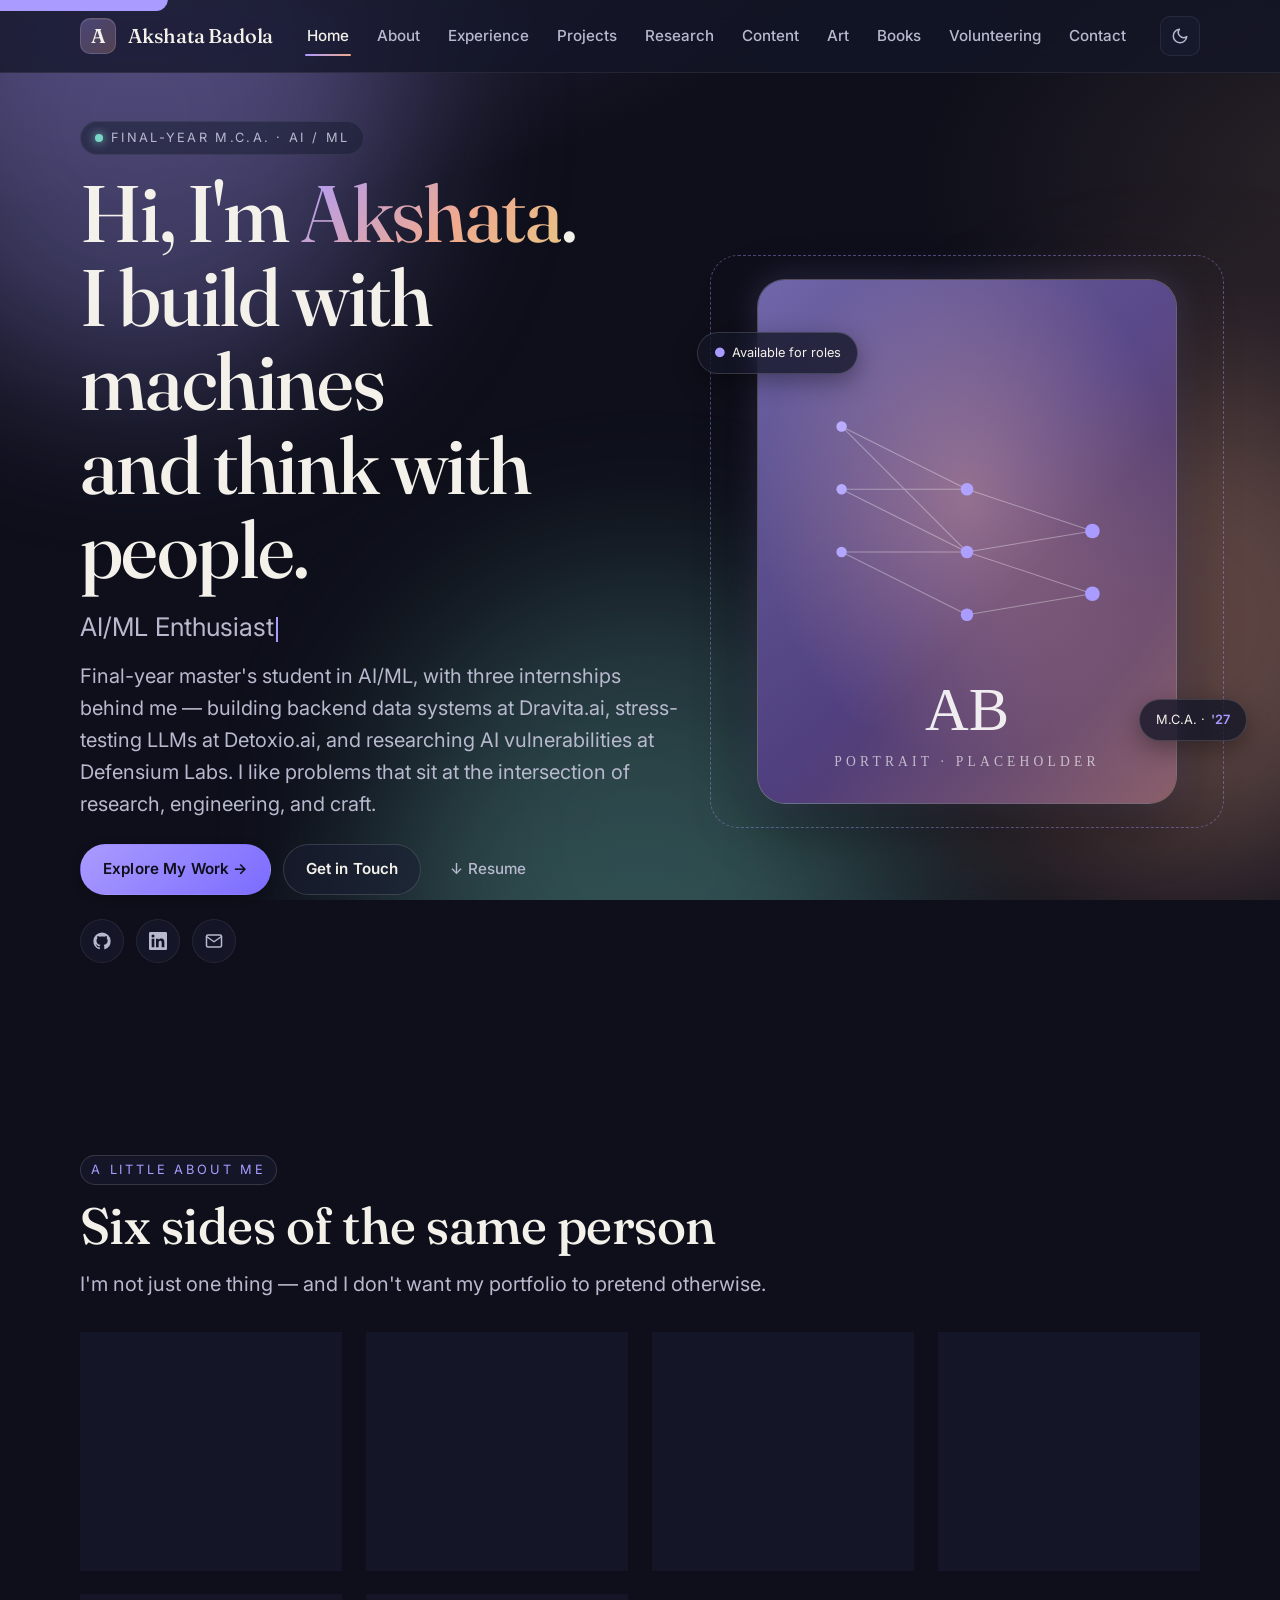
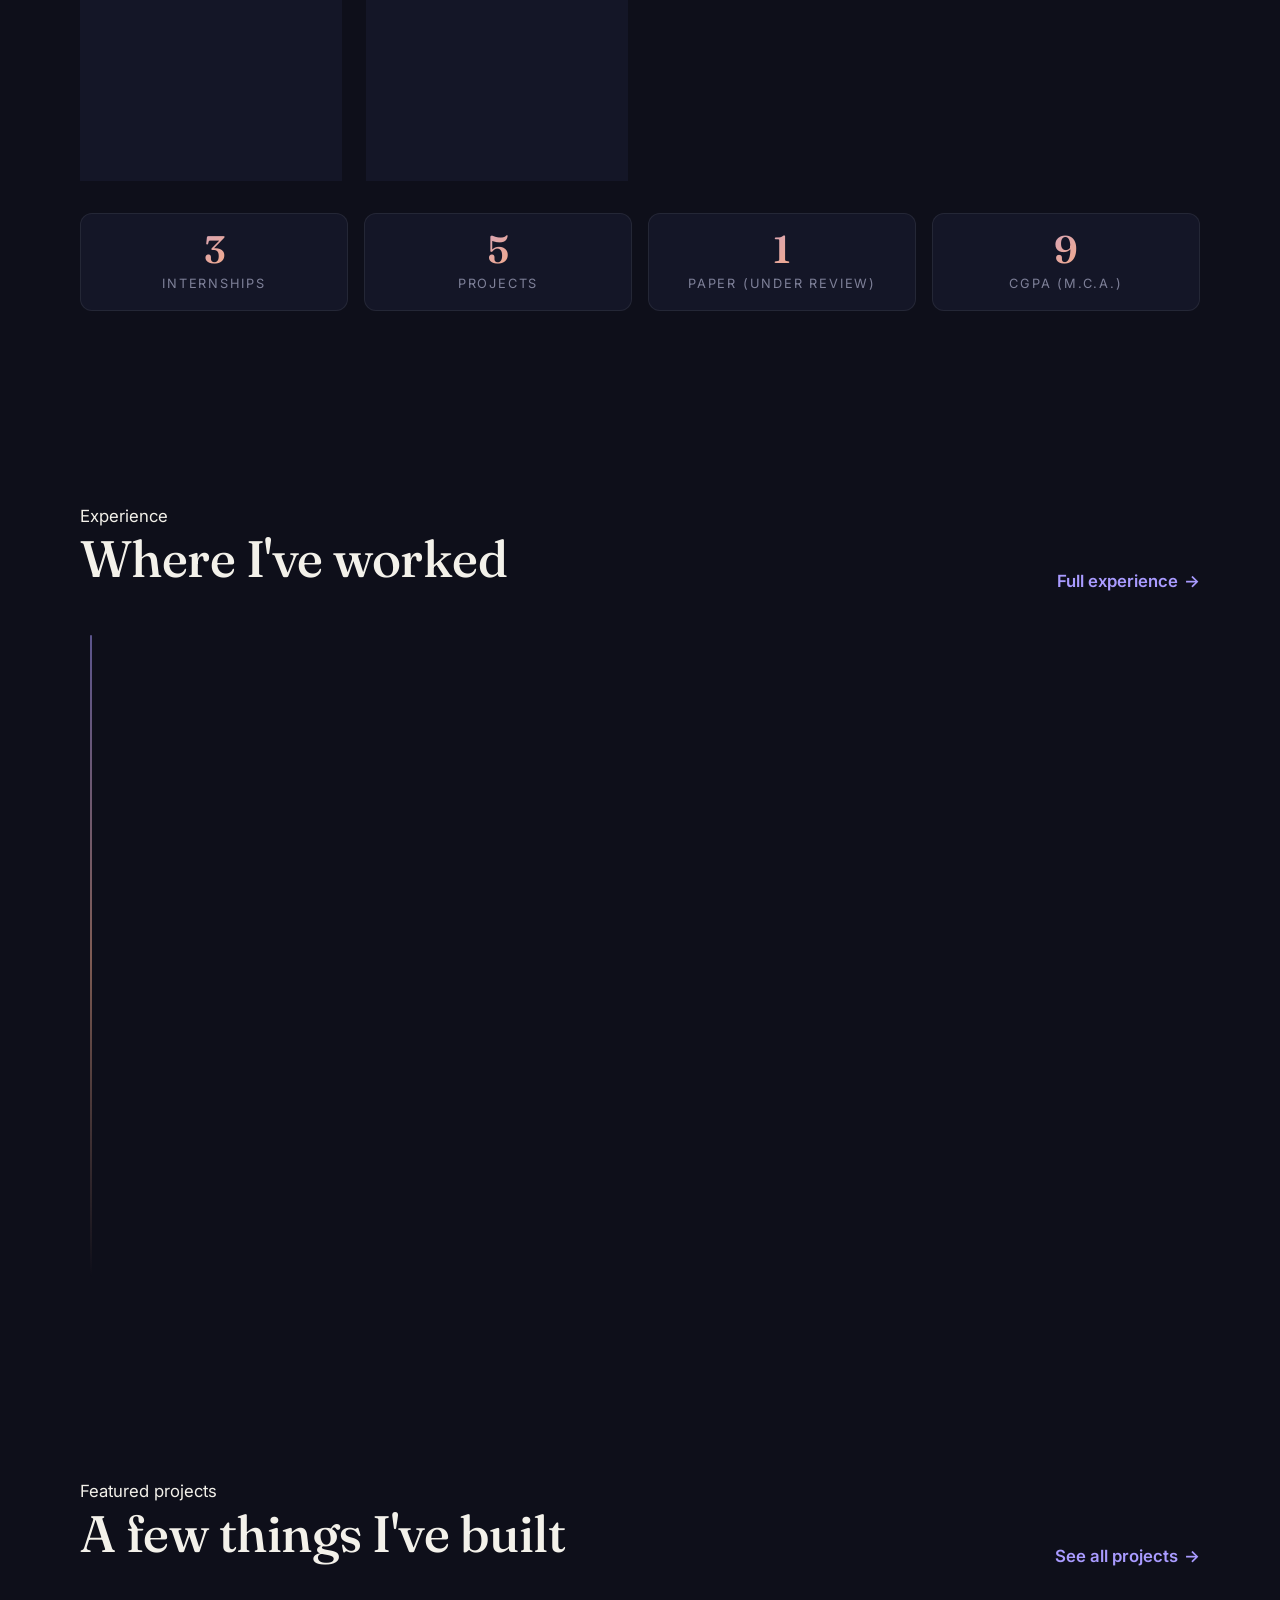
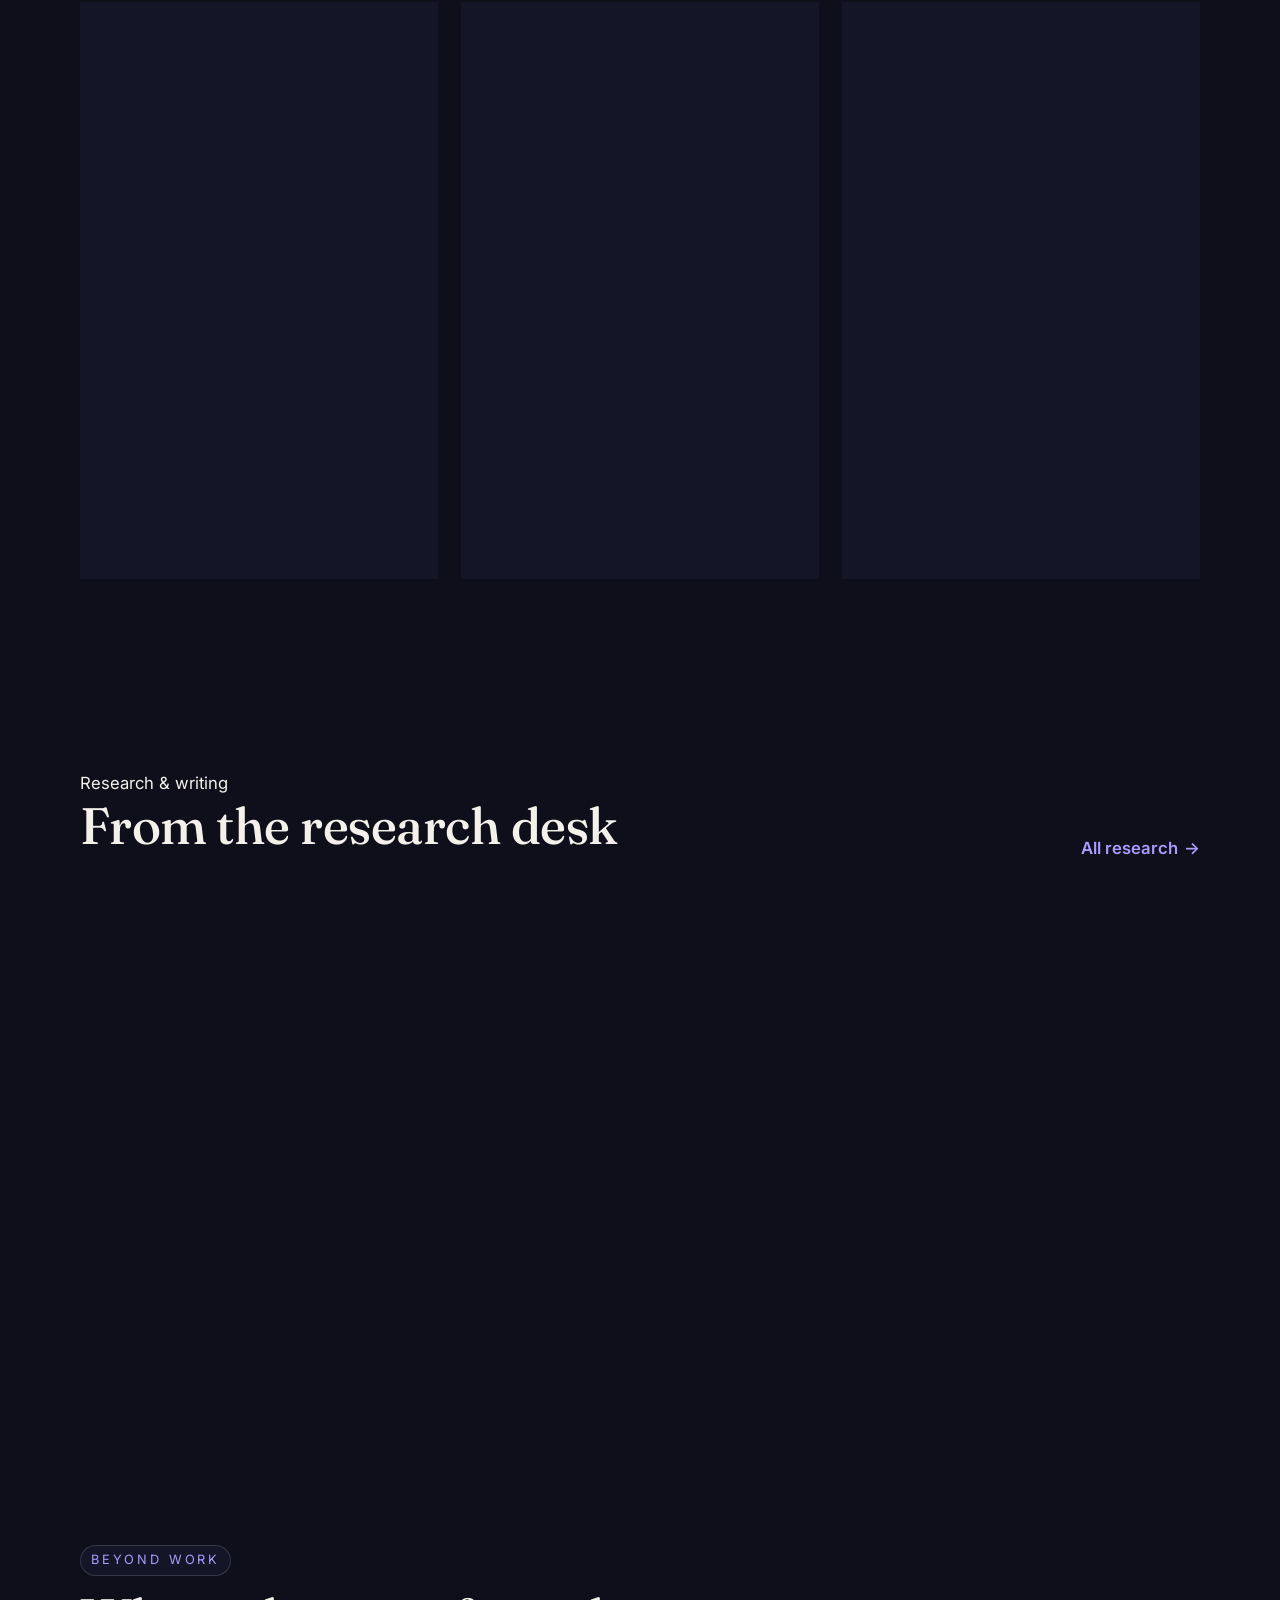
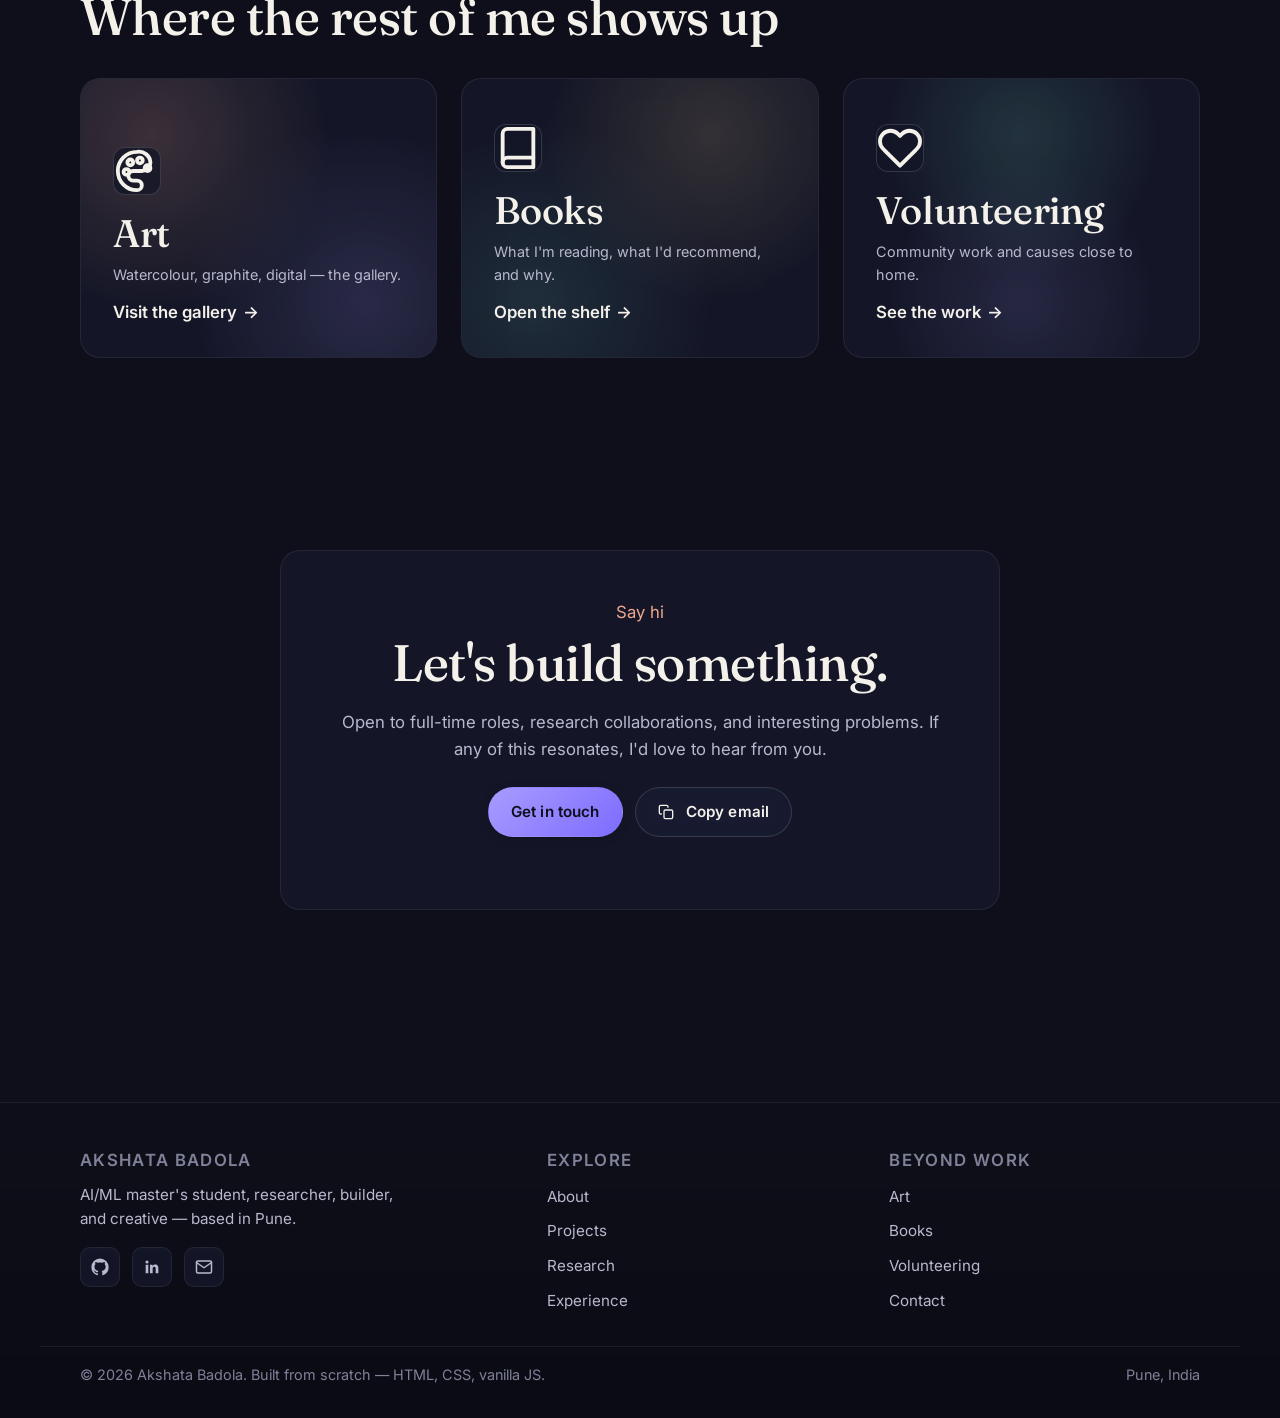
==== index.html @ 16970a34 "Initial portfolio commit" ====
<!DOCTYPE html>
<html lang="en">
<head>
  <meta charset="UTF-8" />
  <meta name="viewport" content="width=device-width, initial-scale=1" />
  <title>Akshata Badola — AI/ML · Researcher · Builder · Creative</title>
  <meta name="description" content="Portfolio of Akshata Badola — final-year AI/ML master's student, researcher, builder, and creative thinker. Projects, research, writing, art, and more." />
  <meta name="author" content="Akshata Badola" />
  <meta name="theme-color" content="#0e0f1a" />

  <!-- Open Graph -->
  <meta property="og:type" content="website" />
  <meta property="og:title" content="Akshata Badola — Portfolio" />
  <meta property="og:description" content="AI/ML · Researcher · Builder · Creative Thinker." />
  <meta property="og:image" content="assets/icons/og-image.svg" />
  <meta name="twitter:card" content="summary_large_image" />

  <link rel="icon" type="image/svg+xml" href="assets/icons/favicon.svg" />

  <!-- Fonts: Fraunces (display) + Inter (sans) + JetBrains Mono (code) -->
  <link rel="preconnect" href="https://fonts.googleapis.com" />
  <link rel="preconnect" href="https://fonts.gstatic.com" crossorigin />
  <link rel="stylesheet" href="https://fonts.googleapis.com/css2?family=Fraunces:opsz,wght@9..144,400;9..144,500;9..144,600&family=Inter:wght@400;500;600;700&family=JetBrains+Mono:wght@400;500&display=swap" />

  <link rel="stylesheet" href="css/base.css" />
  <link rel="stylesheet" href="css/layout.css" />
  <link rel="stylesheet" href="css/components.css" />
  <link rel="stylesheet" href="css/pages.css" />
  <link rel="stylesheet" href="css/animations.css" />
  <link rel="stylesheet" href="css/responsive.css" />
</head>
<body>
  <a href="#main" class="skip-link">Skip to content</a>
  <div class="scroll-progress"><div class="scroll-progress__bar"></div></div>
  <div class="bg-blobs" aria-hidden="true"><span></span><span></span><span></span></div>

  <!-- NAV -->
  <header class="site-nav">
    <div class="site-nav__inner">
      <a href="index.html" class="brand">
        <span class="brand__mark">A</span>
        <span>Akshata Badola</span>
      </a>
      <nav aria-label="Primary">
        <ul class="nav-links" id="nav-links">
          <li><a href="index.html">Home</a></li>
          <li><a href="about.html">About</a></li>
          <li><a href="experience.html">Experience</a></li>
          <li><a href="projects.html">Projects</a></li>
          <li><a href="research.html">Research</a></li>
          <li><a href="content.html">Content</a></li>
          <li><a href="art.html">Art</a></li>
          <li><a href="books.html">Books</a></li>
          <li><a href="volunteering.html">Volunteering</a></li>
          <li><a href="contact.html">Contact</a></li>
        </ul>
      </nav>
      <div class="nav-actions">
        <button class="icon-btn theme-toggle" aria-label="Toggle colour theme" title="Toggle theme">
          <svg viewBox="0 0 24 24" fill="none" stroke="currentColor" stroke-width="2" stroke-linecap="round" stroke-linejoin="round"><path d="M21 12.79A9 9 0 1 1 11.21 3 7 7 0 0 0 21 12.79z"/></svg>
        </button>
        <button class="icon-btn nav-toggle" aria-label="Open menu" aria-expanded="false" aria-controls="nav-links">
          <svg viewBox="0 0 24 24" fill="none" stroke="currentColor" stroke-width="2" stroke-linecap="round" stroke-linejoin="round"><line x1="3" y1="7" x2="21" y2="7"/><line x1="3" y1="12" x2="21" y2="12"/><line x1="3" y1="17" x2="21" y2="17"/></svg>
        </button>
      </div>
    </div>
  </header>

  <main id="main">

    <!-- HERO -->
    <section class="hero container">
      <div class="hero__inner">
        <div class="hero__text reveal">
          <span class="hero__eyebrow"><span class="dot"></span> Final-year M.C.A. · AI / ML</span>
          <h1 class="hero__title">
            Hi, I'm <span class="accent">Akshata</span>.<br/>
            I build with machines <br/>and think with people.
          </h1>
          <p class="hero__tagline" data-typing='["AI/ML Enthusiast","Researcher","Builder","Creative Thinker","Content Creator"]'></p>
          <p class="hero__intro">
            Final-year master's student in AI/ML, with three internships behind me — building backend data systems at Dravita.ai, stress-testing LLMs at Detoxio.ai, and researching AI vulnerabilities at Defensium Labs. I like problems that sit at the intersection of research, engineering, and craft.
          </p>
          <div class="hero__ctas">
            <a href="projects.html" class="btn btn-primary">Explore My Work →</a>
            <a href="contact.html" class="btn btn-secondary">Get in Touch</a>
            <a href="assets/documents/resume.pdf" class="btn btn-ghost" download>↓ Resume</a>
          </div>
          <div class="hero__socials social-row">
            <a href="https://github.com/[ADD-USERNAME]" target="_blank" rel="noopener" aria-label="GitHub">
              <svg viewBox="0 0 24 24" fill="currentColor"><path d="M12 .5A11.5 11.5 0 0 0 .5 12a11.5 11.5 0 0 0 7.86 10.92c.57.1.78-.25.78-.55v-2.05c-3.2.7-3.88-1.37-3.88-1.37-.52-1.33-1.28-1.68-1.28-1.68-1.05-.72.08-.7.08-.7 1.16.08 1.77 1.2 1.77 1.2 1.03 1.77 2.7 1.26 3.36.97.1-.75.4-1.26.73-1.55-2.56-.3-5.25-1.28-5.25-5.7 0-1.26.45-2.3 1.2-3.1-.12-.3-.52-1.48.1-3.08 0 0 .98-.32 3.2 1.18.93-.26 1.93-.4 2.92-.4s2 .14 2.92.4c2.22-1.5 3.2-1.18 3.2-1.18.62 1.6.23 2.78.1 3.08.76.8 1.2 1.84 1.2 3.1 0 4.43-2.7 5.4-5.27 5.7.42.36.78 1.07.78 2.16v3.2c0 .3.2.66.78.55A11.5 11.5 0 0 0 23.5 12 11.5 11.5 0 0 0 12 .5z"/></svg>
            </a>
            <a href="https://www.linkedin.com/in/[ADD-USERNAME]" target="_blank" rel="noopener" aria-label="LinkedIn">
              <svg viewBox="0 0 24 24" fill="currentColor"><path d="M20.45 20.45h-3.56v-5.57c0-1.33-.03-3.05-1.86-3.05-1.86 0-2.14 1.45-2.14 2.95v5.67H9.33V9h3.42v1.56h.05c.48-.9 1.65-1.86 3.4-1.86 3.63 0 4.3 2.39 4.3 5.5v6.25zM5.34 7.43a2.07 2.07 0 1 1 0-4.14 2.07 2.07 0 0 1 0 4.14zM7.12 20.45H3.56V9h3.56v11.45zM22.22 0H1.77C.8 0 0 .77 0 1.73v20.54C0 23.23.8 24 1.77 24h20.45c.98 0 1.78-.77 1.78-1.73V1.73C24 .77 23.2 0 22.22 0z"/></svg>
            </a>
            <a href="mailto:akshatabadola@gmail.com" aria-label="Email">
              <svg viewBox="0 0 24 24" fill="none" stroke="currentColor" stroke-width="2" stroke-linecap="round" stroke-linejoin="round"><path d="M4 4h16c1.1 0 2 .9 2 2v12c0 1.1-.9 2-2 2H4c-1.1 0-2-.9-2-2V6c0-1.1.9-2 2-2z"/><polyline points="22,6 12,13 2,6"/></svg>
            </a>
          </div>
        </div>

        <div class="hero__portrait-wrap" style="position:relative" aria-hidden="true">
          <div class="hero__portrait">
            <!-- Swap this img src for your real photo in assets/images/profile/ -->
            <img src="assets/images/profile/portrait.svg" alt="Portrait placeholder" />
          </div>
          <span class="hero__portrait-ring"></span>
          <span class="hero__orb hero__orb--top"><span>●</span> Available for roles</span>
          <span class="hero__orb hero__orb--bottom">M.C.A. · <span>'27</span></span>
        </div>
      </div>
    </section>

    <!-- QUICK INTRO / A LITTLE ABOUT ME -->
    <section class="container reveal">
      <div class="section-title">
        <span class="eyebrow">A little about me</span>
        <h2>Six sides of the same person</h2>
        <p>I'm not just one thing — and I don't want my portfolio to pretend otherwise.</p>
      </div>
      <div class="beyond-grid reveal-stagger">
        <article class="card">
          <h4 style="margin-bottom:0.5rem">Artificial Intelligence &amp; ML</h4>
          <p style="font-size:0.9rem">Where I spend most of my working hours — training models, running experiments, and reading papers.</p>
        </article>
        <article class="card">
          <h4 style="margin-bottom:0.5rem">Building things</h4>
          <p style="font-size:0.9rem">Pipelines, tools, small products. If it can be prototyped in a weekend, it probably has been.</p>
        </article>
        <article class="card">
          <h4 style="margin-bottom:0.5rem">Research &amp; writing</h4>
          <p style="font-size:0.9rem">A co-authored paper under review, blogs from my Defensium Labs days, and plenty of unfinished drafts.</p>
        </article>
        <article class="card">
          <h4 style="margin-bottom:0.5rem">Content &amp; communication</h4>
          <p style="font-size:0.9rem">Short-form videos and explainers — because the gap between research and public understanding keeps widening.</p>
        </article>
        <article class="card">
          <h4 style="margin-bottom:0.5rem">Art</h4>
          <p style="font-size:0.9rem">Watercolour, graphite, and whatever's on hand. Making something that doesn't need to be optimised.</p>
        </article>
        <article class="card">
          <h4 style="margin-bottom:0.5rem">Reading &amp; volunteering</h4>
          <p style="font-size:0.9rem">A book is always open on my desk. And I believe time given freely still buys the best things.</p>
        </article>
      </div>

      <div class="stats reveal">
        <div class="stat"><div class="stat__num" data-count="3">0</div><div class="stat__label">Internships</div></div>
        <div class="stat"><div class="stat__num" data-count="5">0</div><div class="stat__label">Projects</div></div>
        <div class="stat"><div class="stat__num" data-count="1">0</div><div class="stat__label">Paper (under review)</div></div>
        <div class="stat"><div class="stat__num" data-count="9">0</div><div class="stat__label">CGPA (M.C.A.)</div></div>
      </div>
    </section>

    <!-- EXPERIENCE -->
    <section class="container reveal">
      <div class="section-header">
        <div>
          <span class="eyebrow">Experience</span>
          <h2>Where I've worked</h2>
        </div>
        <a href="experience.html" class="arrow-link">Full experience</a>
      </div>
      <div class="timeline" id="experience-timeline"></div>
    </section>

    <!-- FEATURED PROJECTS -->
    <section class="container reveal">
      <div class="section-header">
        <div>
          <span class="eyebrow">Featured projects</span>
          <h2>A few things I've built</h2>
        </div>
        <a href="projects.html" class="arrow-link">See all projects</a>
      </div>
      <div class="card-grid--wide card-grid reveal-stagger" id="featured-projects"></div>
    </section>

    <!-- FEATURED RESEARCH -->
    <section class="container reveal">
      <div class="section-header">
        <div>
          <span class="eyebrow">Research &amp; writing</span>
          <h2>From the research desk</h2>
        </div>
        <a href="research.html" class="arrow-link">All research</a>
      </div>
      <div id="featured-research"></div>
    </section>

    <!-- BEYOND WORK -->
    <section class="container reveal">
      <div class="section-title">
        <span class="eyebrow">Beyond work</span>
        <h2>Where the rest of me shows up</h2>
      </div>
      <div class="beyond-grid reveal-stagger">
        <a href="art.html" class="beyond-card beyond-card--art">
          <div class="beyond-card__icon"><svg viewBox="0 0 24 24" fill="none" stroke="currentColor" stroke-width="2" stroke-linecap="round" stroke-linejoin="round"><circle cx="13.5" cy="6.5" r="1.5"/><circle cx="17.5" cy="10.5" r="1.5"/><circle cx="8.5" cy="7.5" r="1.5"/><circle cx="6.5" cy="12.5" r="1.5"/><path d="M12 2a10 10 0 1 0 0 20 2.5 2.5 0 0 0 2.5-2.5c0-1.4-1.1-2.5-2.5-2.5h-2a2.5 2.5 0 0 1 0-5h4.5a4.5 4.5 0 0 0 4.5-4.5A6 6 0 0 0 12 2z"/></svg></div>
          <h3>Art</h3>
          <p>Watercolour, graphite, digital — the gallery.</p>
          <span class="arrow-link">Visit the gallery</span>
        </a>
        <a href="books.html" class="beyond-card beyond-card--books">
          <div class="beyond-card__icon"><svg viewBox="0 0 24 24" fill="none" stroke="currentColor" stroke-width="2" stroke-linecap="round" stroke-linejoin="round"><path d="M4 19.5A2.5 2.5 0 0 1 6.5 17H20"/><path d="M6.5 2H20v20H6.5A2.5 2.5 0 0 1 4 19.5v-15A2.5 2.5 0 0 1 6.5 2z"/></svg></div>
          <h3>Books</h3>
          <p>What I'm reading, what I'd recommend, and why.</p>
          <span class="arrow-link">Open the shelf</span>
        </a>
        <a href="volunteering.html" class="beyond-card beyond-card--volunteer">
          <div class="beyond-card__icon"><svg viewBox="0 0 24 24" fill="none" stroke="currentColor" stroke-width="2" stroke-linecap="round" stroke-linejoin="round"><path d="M20.84 4.61a5.5 5.5 0 0 0-7.78 0L12 5.67l-1.06-1.06a5.5 5.5 0 0 0-7.78 7.78l1.06 1.06L12 21.23l7.78-7.78 1.06-1.06a5.5 5.5 0 0 0 0-7.78z"/></svg></div>
          <h3>Volunteering</h3>
          <p>Community work and causes close to home.</p>
          <span class="arrow-link">See the work</span>
        </a>
      </div>
    </section>

    <!-- CONTACT CTA -->
    <section class="container reveal">
      <div class="card" style="padding:3rem;text-align:center;max-width:720px;margin:0 auto">
        <span class="eyebrow" style="color:var(--accent-coral);display:inline-block;margin-bottom:0.5rem">Say hi</span>
        <h2 style="margin-bottom:1rem">Let's build something.</h2>
        <p style="margin:0 auto 1.5rem">Open to full-time roles, research collaborations, and interesting problems. If any of this resonates, I'd love to hear from you.</p>
        <div class="hero__ctas" style="justify-content:center">
          <a href="contact.html" class="btn btn-primary">Get in touch</a>
          <button class="btn btn-secondary" data-copy="akshatabadola@gmail.com">
            <svg viewBox="0 0 24 24" fill="none" stroke="currentColor" stroke-width="2" stroke-linecap="round" stroke-linejoin="round" style="width:16px;height:16px;margin-right:4px"><rect x="9" y="9" width="13" height="13" rx="2"/><path d="M5 15H4a2 2 0 0 1-2-2V4a2 2 0 0 1 2-2h9a2 2 0 0 1 2 2v1"/></svg>
            Copy email
          </button>
        </div>
      </div>
    </section>

  </main>

  <!-- FOOTER -->
  <footer class="site-footer">
    <div class="site-footer__inner">
      <div class="footer-col footer-brand">
        <h6>Akshata Badola</h6>
        <p>AI/ML master's student, researcher, builder, and creative — based in Pune.</p>
        <div class="footer-socials">
          <a href="https://github.com/[ADD-USERNAME]" target="_blank" rel="noopener" aria-label="GitHub">
            <svg viewBox="0 0 24 24" fill="currentColor"><path d="M12 .5A11.5 11.5 0 0 0 .5 12a11.5 11.5 0 0 0 7.86 10.92c.57.1.78-.25.78-.55v-2.05c-3.2.7-3.88-1.37-3.88-1.37-.52-1.33-1.28-1.68-1.28-1.68-1.05-.72.08-.7.08-.7 1.16.08 1.77 1.2 1.77 1.2 1.03 1.77 2.7 1.26 3.36.97.1-.75.4-1.26.73-1.55-2.56-.3-5.25-1.28-5.25-5.7 0-1.26.45-2.3 1.2-3.1-.12-.3-.52-1.48.1-3.08 0 0 .98-.32 3.2 1.18.93-.26 1.93-.4 2.92-.4s2 .14 2.92.4c2.22-1.5 3.2-1.18 3.2-1.18.62 1.6.23 2.78.1 3.08.76.8 1.2 1.84 1.2 3.1 0 4.43-2.7 5.4-5.27 5.7.42.36.78 1.07.78 2.16v3.2c0 .3.2.66.78.55A11.5 11.5 0 0 0 23.5 12 11.5 11.5 0 0 0 12 .5z"/></svg>
          </a>
          <a href="https://www.linkedin.com/in/[ADD-USERNAME]" target="_blank" rel="noopener" aria-label="LinkedIn">
            <svg viewBox="0 0 24 24" fill="currentColor"><path d="M20.45 20.45h-3.56v-5.57c0-1.33-.03-3.05-1.86-3.05-1.86 0-2.14 1.45-2.14 2.95v5.67H9.33V9h3.42v1.56h.05c.48-.9 1.65-1.86 3.4-1.86 3.63 0 4.3 2.39 4.3 5.5v6.25zM5.34 7.43a2.07 2.07 0 1 1 0-4.14 2.07 2.07 0 0 1 0 4.14zM7.12 20.45H3.56V9h3.56v11.45z"/></svg>
          </a>
          <a href="mailto:akshatabadola@gmail.com" aria-label="Email">
            <svg viewBox="0 0 24 24" fill="none" stroke="currentColor" stroke-width="2" stroke-linecap="round" stroke-linejoin="round"><path d="M4 4h16c1.1 0 2 .9 2 2v12c0 1.1-.9 2-2 2H4c-1.1 0-2-.9-2-2V6c0-1.1.9-2 2-2z"/><polyline points="22,6 12,13 2,6"/></svg>
          </a>
        </div>
      </div>
      <div class="footer-col">
        <h6>Explore</h6>
        <ul>
          <li><a href="about.html">About</a></li>
          <li><a href="projects.html">Projects</a></li>
          <li><a href="research.html">Research</a></li>
          <li><a href="experience.html">Experience</a></li>
        </ul>
      </div>
      <div class="footer-col">
        <h6>Beyond work</h6>
        <ul>
          <li><a href="art.html">Art</a></li>
          <li><a href="books.html">Books</a></li>
          <li><a href="volunteering.html">Volunteering</a></li>
          <li><a href="contact.html">Contact</a></li>
        </ul>
      </div>
    </div>
    <div class="site-footer__meta">
      <span>© <span data-year></span> Akshata Badola. Built from scratch — HTML, CSS, vanilla JS.</span>
      <span>Pune, India</span>
    </div>
  </footer>

  <button class="back-to-top" aria-label="Back to top">
    <svg viewBox="0 0 24 24" fill="none" stroke="currentColor" stroke-width="2.5" stroke-linecap="round" stroke-linejoin="round"><polyline points="18,15 12,9 6,15"/></svg>
  </button>

  <script src="data/data.js"></script>
  <script src="js/data-loader.js"></script>
  <script src="js/main.js"></script>
  <script src="js/experience.js"></script>
  <script src="js/projects.js"></script>
  <script src="js/research.js"></script>
</body>
</html>
---- css/base.css ----
/* ==========================================================================
   base.css — Reset, CSS custom properties (design tokens), and typography.
   Everything that defines "what the site looks like at the atomic level"
   lives here. Change a token here to re-theme the whole site.
   ========================================================================== */

/* ---------- 1. Modern reset -------------------------------------------- */
*, *::before, *::after { box-sizing: border-box; }
* { margin: 0; padding: 0; }
html, body { height: 100%; }
img, picture, svg, video { display: block; max-width: 100%; }
button, input, textarea, select { font: inherit; color: inherit; }
button { background: none; border: none; cursor: pointer; }
a { color: inherit; text-decoration: none; }
ul, ol { list-style: none; }
input, textarea { background: transparent; border: none; outline: none; }

/* Smooth, but keep accessibility promises */
html { scroll-behavior: smooth; -webkit-text-size-adjust: 100%; }
@media (prefers-reduced-motion: reduce) {
  html { scroll-behavior: auto; }
  *, *::before, *::after {
    animation-duration: 0.001ms !important;
    animation-iteration-count: 1 !important;
    transition-duration: 0.001ms !important;
  }
}

/* ---------- 2. Design tokens (CSS variables) --------------------------- */
:root {
  /* --- Colour: Midnight-indigo surface palette --- */
  --bg-0: #0e0f1a;          /* page background, deepest */
  --bg-1: #141627;          /* elevated surface */
  --bg-2: #1b1e34;          /* card surface */
  --bg-3: #242748;          /* hovered card / inner element */
  --surface-glass: rgba(27, 30, 52, 0.55);
  --surface-glass-strong: rgba(20, 22, 39, 0.78);

  /* --- Colour: Text --- */
  --text-primary: #f3f1ea;   /* warm white */
  --text-secondary: #b8b9ce; /* cool muted */
  --text-tertiary: #7f8199;  /* dim labels, meta */

  /* --- Colour: Borders --- */
  --border-soft: rgba(255, 255, 255, 0.07);
  --border-strong: rgba(255, 255, 255, 0.14);

  /* --- Colour: Accents --- */
  --accent-violet: #a99bff;        /* primary — soft lavender/periwinkle */
  --accent-violet-strong: #7c6cff; /* on-hover / solid state */
  --accent-teal: #7ad7c6;          /* secondary muted mint/teal */
  --accent-coral: #f0a98e;         /* warm highlight (sparingly) */
  --accent-gold: #e6c585;          /* editorial accent */

  /* --- Semantic --- */
  --color-link: var(--accent-violet);
  --color-link-hover: #c9bfff;
  --color-success: #7ad7c6;
  --color-error:   #ff8c9a;
  --focus-ring:    0 0 0 2px var(--bg-0), 0 0 0 4px var(--accent-violet);

  /* --- Gradients (used sparingly for hero + highlights) --- */
  --gradient-aurora:
    radial-gradient(1200px 500px at 10% -10%, rgba(169,155,255,0.22), transparent 60%),
    radial-gradient(900px 500px at 110% 20%, rgba(240,169,142,0.14), transparent 55%),
    radial-gradient(800px 500px at 50% 110%, rgba(122,215,198,0.14), transparent 55%);
  --gradient-text:
    linear-gradient(135deg, var(--accent-violet) 0%, var(--accent-coral) 60%, var(--accent-gold) 100%);
  --gradient-card-hover:
    linear-gradient(135deg, rgba(169,155,255,0.08), rgba(240,169,142,0.06));

  /* --- Typography scale --- */
  --font-display: "Fraunces", "Playfair Display", Georgia, serif;
  --font-sans: "Inter", -apple-system, BlinkMacSystemFont, "Segoe UI", Roboto, sans-serif;
  --font-mono: "JetBrains Mono", "Fira Code", ui-monospace, SFMono-Regular, Menlo, monospace;

  --fs-xs:   clamp(0.75rem, 0.72rem + 0.1vw, 0.8rem);
  --fs-sm:   clamp(0.85rem, 0.82rem + 0.1vw, 0.9rem);
  --fs-base: clamp(0.95rem, 0.9rem + 0.2vw, 1.05rem);
  --fs-lg:   clamp(1.1rem, 1rem + 0.4vw, 1.25rem);
  --fs-xl:   clamp(1.35rem, 1.2rem + 0.6vw, 1.6rem);
  --fs-2xl:  clamp(1.75rem, 1.4rem + 1.4vw, 2.4rem);
  --fs-3xl:  clamp(2.25rem, 1.8rem + 2vw, 3.2rem);
  --fs-hero: clamp(2.75rem, 2rem + 4vw, 5rem);

  --lh-tight: 1.15;
  --lh-base: 1.6;
  --lh-loose: 1.75;

  /* --- Spacing scale --- */
  --space-1: 0.25rem;
  --space-2: 0.5rem;
  --space-3: 0.75rem;
  --space-4: 1rem;
  --space-5: 1.5rem;
  --space-6: 2rem;
  --space-7: 3rem;
  --space-8: 4.5rem;
  --space-9: 6rem;
  --space-10: 8rem;

  /* --- Radius --- */
  --radius-sm: 6px;
  --radius-md: 12px;
  --radius-lg: 20px;
  --radius-xl: 28px;
  --radius-pill: 999px;

  /* --- Shadow / glow --- */
  --shadow-sm: 0 2px 8px rgba(0,0,0,0.25);
  --shadow-md: 0 8px 24px rgba(0,0,0,0.35);
  --shadow-lg: 0 20px 60px rgba(0,0,0,0.45);
  --glow-violet: 0 0 36px rgba(169,155,255,0.22);
  --glow-coral:  0 0 36px rgba(240,169,142,0.2);

  /* --- Layout --- */
  --container-max: 1200px;
  --container-narrow: 820px;
  --nav-height: 72px;
  --transition-fast: 150ms cubic-bezier(.4,.0,.2,1);
  --transition-base: 260ms cubic-bezier(.4,.0,.2,1);
  --transition-slow: 480ms cubic-bezier(.4,.0,.2,1);
}

/* ---------- 3. Optional light theme (toggle via [data-theme=light]) ---- */
[data-theme="light"] {
  --bg-0: #f6f3ec;
  --bg-1: #ffffff;
  --bg-2: #fbf7ee;
  --bg-3: #efe9db;
  --surface-glass: rgba(255,255,255,0.7);
  --surface-glass-strong: rgba(255,255,255,0.9);
  --text-primary: #1b1e34;
  --text-secondary: #4a4d66;
  --text-tertiary: #767893;
  --border-soft: rgba(27,30,52,0.09);
  --border-strong: rgba(27,30,52,0.18);
  --accent-violet: #6a56f0;
  --accent-violet-strong: #4b36d0;
  --color-link: #6a56f0;
  --color-link-hover: #4b36d0;
  --gradient-aurora:
    radial-gradient(1200px 500px at 10% -10%, rgba(106,86,240,0.1), transparent 60%),
    radial-gradient(900px 500px at 110% 20%, rgba(240,169,142,0.1), transparent 55%),
    radial-gradient(800px 500px at 50% 110%, rgba(122,215,198,0.12), transparent 55%);
}

/* ---------- 4. Base typography & body ---------------------------------- */
body {
  font-family: var(--font-sans);
  font-size: var(--fs-base);
  line-height: var(--lh-base);
  color: var(--text-primary);
  background: var(--bg-0);
  background-image: var(--gradient-aurora);
  background-attachment: fixed;
  -webkit-font-smoothing: antialiased;
  -moz-osx-font-smoothing: grayscale;
  text-rendering: optimizeLegibility;
  overflow-x: hidden;
  min-height: 100vh;
}

h1, h2, h3, h4, h5, h6 {
  font-family: var(--font-display);
  font-weight: 500;
  line-height: var(--lh-tight);
  letter-spacing: -0.01em;
  color: var(--text-primary);
}
h1 { font-size: var(--fs-hero); letter-spacing: -0.02em; }
h2 { font-size: var(--fs-3xl); }
h3 { font-size: var(--fs-2xl); }
h4 { font-size: var(--fs-xl); }
h5 { font-size: var(--fs-lg); }
h6 { font-size: var(--fs-base); text-transform: uppercase; letter-spacing: 0.08em; font-family: var(--font-sans); font-weight: 600; }

p { color: var(--text-secondary); max-width: 70ch; }

a {
  color: var(--color-link);
  transition: color var(--transition-fast);
}
a:hover { color: var(--color-link-hover); }

code, pre {
  font-family: var(--font-mono);
  font-size: 0.92em;
}

::selection {
  background: rgba(169,155,255,0.35);
  color: var(--text-primary);
}

/* Focus ring applied everywhere interactive */
:focus-visible {
  outline: none;
  box-shadow: var(--focus-ring);
  border-radius: 4px;
}

/* Utility: screen-reader-only label */
.visually-hidden {
  position: absolute;
  width: 1px; height: 1px;
  padding: 0; margin: -1px;
  overflow: hidden;
  clip: rect(0,0,0,0);
  white-space: nowrap;
  border: 0;
}

/* Skip link for keyboard users */
.skip-link {
  position: absolute;
  top: -40px; left: 0;
  background: var(--accent-violet);
  color: var(--bg-0);
  padding: var(--space-3) var(--space-5);
  z-index: 2000;
  border-radius: 0 0 var(--radius-md) 0;
  font-weight: 600;
}
.skip-link:focus { top: 0; color: var(--bg-0); }

/* Gradient text helper */
.gradient-text {
  background: var(--gradient-text);
  -webkit-background-clip: text;
  background-clip: text;
  -webkit-text-fill-color: transparent;
  color: transparent;
}
---- css/layout.css ----
/* ==========================================================================
   layout.css — Container, navigation bar, footer, page scaffolding.
   ========================================================================== */

/* ---------- Container ---------- */
.container {
  width: 100%;
  max-width: var(--container-max);
  margin-inline: auto;
  padding-inline: clamp(1.25rem, 1rem + 2vw, 2.5rem);
}
.container-narrow {
  max-width: var(--container-narrow);
  margin-inline: auto;
  padding-inline: clamp(1.25rem, 1rem + 2vw, 2.5rem);
}

/* ---------- Section spacing ---------- */
section { padding-block: var(--space-9); position: relative; }
.section-tight { padding-block: var(--space-7); }
.section-title { margin-bottom: var(--space-6); }
.section-title .eyebrow {
  display: inline-block;
  font-family: var(--font-sans);
  font-size: var(--fs-xs);
  letter-spacing: 0.22em;
  text-transform: uppercase;
  color: var(--accent-violet);
  margin-bottom: var(--space-3);
  padding: 4px 10px;
  border: 1px solid var(--border-strong);
  border-radius: var(--radius-pill);
  background: var(--surface-glass);
}
.section-title h2 { margin-bottom: var(--space-3); }
.section-title p { color: var(--text-secondary); font-size: var(--fs-lg); }

/* ---------- Scroll progress bar ---------- */
.scroll-progress {
  position: fixed;
  top: 0; left: 0;
  width: 100%; height: 3px;
  background: transparent;
  z-index: 1001;
  pointer-events: none;
}
.scroll-progress__bar {
  height: 100%;
  width: 0%;
  background: linear-gradient(90deg, var(--accent-violet), var(--accent-coral));
  box-shadow: 0 0 10px var(--accent-violet);
  transition: width 60ms linear;
}

/* ---------- Navigation ---------- */
.site-nav {
  position: sticky;
  top: 0;
  z-index: 1000;
  width: 100%;
  backdrop-filter: blur(18px) saturate(140%);
  -webkit-backdrop-filter: blur(18px) saturate(140%);
  background: var(--surface-glass-strong);
  border-bottom: 1px solid var(--border-soft);
  transition: background var(--transition-base), border-color var(--transition-base);
}
.site-nav__inner {
  display: flex;
  align-items: center;
  justify-content: space-between;
  height: var(--nav-height);
  max-width: var(--container-max);
  margin-inline: auto;
  padding-inline: clamp(1.25rem, 1rem + 2vw, 2.5rem);
  gap: var(--space-5);
}

.brand {
  display: inline-flex;
  align-items: center;
  gap: var(--space-3);
  font-family: var(--font-display);
  font-size: var(--fs-lg);
  font-weight: 500;
  color: var(--text-primary);
  letter-spacing: -0.01em;
}
.brand__mark {
  width: 36px; height: 36px;
  display: grid; place-items: center;
  border-radius: 10px;
  background: linear-gradient(135deg, rgba(169,155,255,0.3), rgba(240,169,142,0.25));
  border: 1px solid var(--border-strong);
  font-family: var(--font-display);
  font-weight: 600;
  color: var(--text-primary);
  box-shadow: inset 0 1px 0 rgba(255,255,255,0.08);
}

.nav-links {
  display: flex;
  align-items: center;
  gap: var(--space-5);
}
.nav-links a {
  position: relative;
  display: inline-block;
  padding: 6px 2px;
  color: var(--text-secondary);
  font-size: 0.95rem;
  font-weight: 500;
  transition: color var(--transition-fast);
}
.nav-links a::after {
  content: "";
  position: absolute;
  left: 0; right: 100%;
  bottom: -2px; height: 2px;
  background: linear-gradient(90deg, var(--accent-violet), var(--accent-coral));
  transition: right var(--transition-base);
  border-radius: 2px;
}
.nav-links a:hover,
.nav-links a[aria-current="page"] {
  color: var(--text-primary);
}
.nav-links a:hover::after,
.nav-links a[aria-current="page"]::after {
  right: 0;
}

.nav-actions {
  display: flex;
  align-items: center;
  gap: var(--space-3);
}

/* Theme toggle & hamburger */
.icon-btn {
  width: 40px; height: 40px;
  display: grid; place-items: center;
  border-radius: 10px;
  border: 1px solid var(--border-soft);
  background: var(--surface-glass);
  color: var(--text-secondary);
  transition: all var(--transition-fast);
}
.icon-btn:hover {
  color: var(--text-primary);
  border-color: var(--accent-violet);
  background: var(--bg-3);
}
.icon-btn svg { width: 18px; height: 18px; }

.nav-toggle { display: none; }

/* ---------- Mobile nav ---------- */
@media (max-width: 900px) {
  .nav-toggle { display: grid; }
  .nav-links {
    position: fixed;
    inset: var(--nav-height) 0 0 0;
    flex-direction: column;
    align-items: stretch;
    justify-content: flex-start;
    padding: var(--space-6);
    gap: var(--space-2);
    background: var(--surface-glass-strong);
    backdrop-filter: blur(24px) saturate(140%);
    -webkit-backdrop-filter: blur(24px) saturate(140%);
    border-top: 1px solid var(--border-soft);
    transform: translateX(100%);
    transition: transform var(--transition-base);
    overflow-y: auto;
  }
  .nav-links.is-open { transform: translateX(0); }
  .nav-links a {
    display: block;
    padding: var(--space-4) var(--space-3);
    font-size: var(--fs-lg);
    border-bottom: 1px solid var(--border-soft);
  }
  .nav-links a::after { display: none; }
}

/* ---------- Footer ---------- */
.site-footer {
  margin-top: var(--space-9);
  padding-block: var(--space-7) var(--space-6);
  border-top: 1px solid var(--border-soft);
  background: linear-gradient(180deg, transparent, rgba(0,0,0,0.25));
}
.site-footer__inner {
  max-width: var(--container-max);
  margin-inline: auto;
  padding-inline: clamp(1.25rem, 1rem + 2vw, 2.5rem);
  display: grid;
  grid-template-columns: 1.4fr 1fr 1fr;
  gap: var(--space-6);
}
.footer-col h6 {
  margin-bottom: var(--space-3);
  color: var(--text-tertiary);
}
.footer-col ul { display: flex; flex-direction: column; gap: var(--space-2); }
.footer-col a { color: var(--text-secondary); font-size: 0.95rem; }
.footer-col a:hover { color: var(--accent-violet); }
.footer-brand p {
  margin-top: var(--space-3);
  color: var(--text-secondary);
  font-size: 0.95rem;
  max-width: 32ch;
}
.footer-socials {
  display: flex; gap: var(--space-3);
  margin-top: var(--space-4);
}
.footer-socials a {
  width: 40px; height: 40px;
  display: grid; place-items: center;
  border-radius: 10px;
  border: 1px solid var(--border-soft);
  background: var(--surface-glass);
  transition: all var(--transition-fast);
}
.footer-socials a:hover {
  border-color: var(--accent-violet);
  color: var(--accent-violet);
  transform: translateY(-2px);
}
.footer-socials svg { width: 18px; height: 18px; }
.site-footer__meta {
  max-width: var(--container-max);
  margin: var(--space-6) auto 0;
  padding: var(--space-4) clamp(1.25rem, 1rem + 2vw, 2.5rem) 0;
  border-top: 1px solid var(--border-soft);
  display: flex;
  justify-content: space-between;
  flex-wrap: wrap;
  gap: var(--space-3);
  font-size: var(--fs-sm);
  color: var(--text-tertiary);
}

@media (max-width: 720px) {
  .site-footer__inner { grid-template-columns: 1fr; }
}

/* ---------- Back-to-top ---------- */
.back-to-top {
  position: fixed;
  right: 22px; bottom: 22px;
  width: 46px; height: 46px;
  border-radius: 50%;
  background: var(--accent-violet);
  color: var(--bg-0);
  display: grid; place-items: center;
  opacity: 0; pointer-events: none;
  transform: translateY(10px);
  transition: all var(--transition-base);
  z-index: 900;
  box-shadow: var(--shadow-md), var(--glow-violet);
}
.back-to-top.is-visible { opacity: 1; pointer-events: auto; transform: translateY(0); }
.back-to-top:hover { background: var(--accent-violet-strong); color: #fff; }
.back-to-top svg { width: 18px; height: 18px; }

/* ---------- Decorative background (soft blobs) ---------- */
.bg-blobs {
  position: fixed;
  inset: 0;
  pointer-events: none;
  z-index: -1;
  overflow: hidden;
}
.bg-blobs span {
  position: absolute;
  width: 520px; height: 520px;
  border-radius: 50%;
  filter: blur(90px);
  opacity: 0.35;
  animation: float 22s ease-in-out infinite;
}
.bg-blobs span:nth-child(1) { background: #a99bff; top: -140px; left: -120px; }
.bg-blobs span:nth-child(2) { background: #f0a98e; top: 40%; right: -160px; animation-delay: -8s; }
.bg-blobs span:nth-child(3) { background: #7ad7c6; bottom: -200px; left: 30%; animation-delay: -14s; opacity: 0.25; }
---- css/components.css ----
/* ==========================================================================
   components.css — Reusable UI atoms & molecules.
   Buttons, cards, chips, tags, modals, lightbox, forms, toast, timeline.
   ========================================================================== */

/* ---------- Buttons ---------- */
.btn {
  display: inline-flex;
  align-items: center;
  justify-content: center;
  gap: var(--space-2);
  padding: 12px 22px;
  border-radius: var(--radius-pill);
  font-weight: 600;
  font-size: 0.95rem;
  letter-spacing: 0.01em;
  border: 1px solid transparent;
  transition: all var(--transition-base);
  position: relative;
  overflow: hidden;
  white-space: nowrap;
}
.btn svg { width: 18px; height: 18px; }

.btn-primary {
  background: linear-gradient(135deg, var(--accent-violet), var(--accent-violet-strong));
  color: #0e0f1a;
  box-shadow: var(--shadow-sm), 0 0 0 0 rgba(169,155,255,0.4);
}
.btn-primary:hover {
  color: #0e0f1a;
  transform: translateY(-1px);
  box-shadow: var(--shadow-md), 0 0 0 6px rgba(169,155,255,0.15);
}

.btn-secondary {
  background: var(--surface-glass);
  border-color: var(--border-strong);
  color: var(--text-primary);
  backdrop-filter: blur(10px);
}
.btn-secondary:hover {
  border-color: var(--accent-violet);
  color: var(--accent-violet);
  background: var(--bg-3);
}

.btn-ghost {
  padding: 10px 16px;
  color: var(--text-secondary);
  font-weight: 500;
}
.btn-ghost:hover { color: var(--accent-violet); background: var(--surface-glass); }

/* Arrow link */
.arrow-link {
  display: inline-flex;
  align-items: center;
  gap: 6px;
  font-weight: 600;
  color: var(--accent-violet);
  transition: gap var(--transition-fast);
}
.arrow-link:hover { gap: 10px; }
.arrow-link::after { content: "→"; transition: transform var(--transition-fast); }

/* ---------- Chip / Tag ---------- */
.chip {
  display: inline-flex;
  align-items: center;
  gap: 6px;
  padding: 5px 11px;
  border-radius: var(--radius-pill);
  font-size: var(--fs-xs);
  font-weight: 500;
  letter-spacing: 0.02em;
  background: var(--surface-glass);
  border: 1px solid var(--border-soft);
  color: var(--text-secondary);
  transition: all var(--transition-fast);
}
.chip:hover { color: var(--text-primary); border-color: var(--border-strong); }
.chip-accent {
  color: var(--accent-violet);
  border-color: rgba(169,155,255,0.3);
  background: rgba(169,155,255,0.08);
}
.chip-coral {
  color: var(--accent-coral);
  border-color: rgba(240,169,142,0.3);
  background: rgba(240,169,142,0.08);
}
.chip-teal {
  color: var(--accent-teal);
  border-color: rgba(122,215,198,0.3);
  background: rgba(122,215,198,0.08);
}

/* Filter buttons */
.filter-bar {
  display: flex;
  flex-wrap: wrap;
  gap: var(--space-2);
  margin-block: var(--space-5) var(--space-6);
  align-items: center;
}
.filter-btn {
  padding: 8px 16px;
  border-radius: var(--radius-pill);
  background: var(--surface-glass);
  border: 1px solid var(--border-soft);
  color: var(--text-secondary);
  font-size: var(--fs-sm);
  font-weight: 500;
  transition: all var(--transition-fast);
}
.filter-btn:hover { color: var(--text-primary); border-color: var(--border-strong); }
.filter-btn.is-active {
  background: linear-gradient(135deg, var(--accent-violet), var(--accent-violet-strong));
  color: #0e0f1a;
  border-color: transparent;
  box-shadow: var(--shadow-sm);
}

/* Search input */
.search-input {
  flex: 1;
  min-width: 220px;
  max-width: 320px;
  padding: 10px 16px;
  border-radius: var(--radius-pill);
  background: var(--surface-glass);
  border: 1px solid var(--border-soft);
  color: var(--text-primary);
  font-size: var(--fs-sm);
  transition: all var(--transition-fast);
}
.search-input::placeholder { color: var(--text-tertiary); }
.search-input:focus {
  border-color: var(--accent-violet);
  background: var(--bg-3);
}

/* ---------- Card ---------- */
.card {
  position: relative;
  padding: var(--space-5);
  border-radius: var(--radius-lg);
  background: var(--surface-glass);
  border: 1px solid var(--border-soft);
  backdrop-filter: blur(14px);
  -webkit-backdrop-filter: blur(14px);
  transition: all var(--transition-base);
  overflow: hidden;
}
.card::before {
  content: "";
  position: absolute;
  inset: 0;
  background: var(--gradient-card-hover);
  opacity: 0;
  transition: opacity var(--transition-base);
  pointer-events: none;
  border-radius: inherit;
}
.card:hover {
  transform: translateY(-4px);
  border-color: var(--border-strong);
  box-shadow: var(--shadow-md);
}
.card:hover::before { opacity: 1; }
.card > * { position: relative; z-index: 1; }

/* Project / content card specifics */
.project-card {
  display: flex;
  flex-direction: column;
  cursor: pointer;
}
.project-card__media {
  aspect-ratio: 16 / 10;
  margin: -1.5rem -1.5rem 1.25rem;
  overflow: hidden;
  background:
    linear-gradient(135deg, rgba(169,155,255,0.14), rgba(240,169,142,0.1)),
    var(--bg-2);
  border-bottom: 1px solid var(--border-soft);
  position: relative;
}
.project-card__media img,
.project-card__media svg {
  width: 100%; height: 100%;
  object-fit: cover;
  transition: transform var(--transition-slow);
}
.project-card:hover .project-card__media img,
.project-card:hover .project-card__media svg { transform: scale(1.05); }

.project-card__category {
  position: absolute; top: 12px; left: 12px;
  background: var(--surface-glass-strong);
  padding: 4px 10px;
  border-radius: var(--radius-pill);
  font-size: var(--fs-xs);
  color: var(--accent-violet);
  font-weight: 600;
  letter-spacing: 0.04em;
  border: 1px solid var(--border-soft);
}

.project-card__title {
  font-size: var(--fs-xl);
  margin-bottom: var(--space-2);
}
.project-card__desc {
  color: var(--text-secondary);
  font-size: var(--fs-sm);
  margin-bottom: var(--space-4);
  flex: 1;
}
.project-card__tags {
  display: flex; flex-wrap: wrap; gap: 6px;
  margin-bottom: var(--space-4);
}
.project-card__actions {
  display: flex;
  gap: var(--space-3);
  align-items: center;
  margin-top: auto;
  padding-top: var(--space-3);
  border-top: 1px solid var(--border-soft);
}
.project-card__actions a {
  display: inline-flex;
  align-items: center;
  gap: 4px;
  font-size: var(--fs-sm);
  color: var(--text-secondary);
  font-weight: 500;
}
.project-card__actions a:hover { color: var(--accent-violet); }

/* Grid */
.card-grid {
  display: grid;
  grid-template-columns: repeat(auto-fill, minmax(300px, 1fr));
  gap: var(--space-5);
}
.card-grid--wide { grid-template-columns: repeat(auto-fill, minmax(340px, 1fr)); }

/* Empty state */
.empty-state {
  padding: var(--space-7);
  text-align: center;
  border-radius: var(--radius-lg);
  border: 1px dashed var(--border-strong);
  color: var(--text-tertiary);
}
.empty-state h4 { color: var(--text-secondary); margin-bottom: var(--space-2); }

/* ---------- Timeline ---------- */
.timeline {
  position: relative;
  padding-left: 32px;
}
.timeline::before {
  content: "";
  position: absolute;
  left: 10px; top: 8px; bottom: 8px;
  width: 2px;
  background: linear-gradient(180deg, var(--accent-violet), var(--accent-coral), transparent);
  border-radius: 2px;
  opacity: 0.5;
}
.timeline-item { position: relative; padding-bottom: var(--space-6); }
.timeline-item::before {
  content: "";
  position: absolute;
  left: -27px; top: 10px;
  width: 14px; height: 14px;
  border-radius: 50%;
  background: var(--bg-0);
  border: 2px solid var(--accent-violet);
  box-shadow: 0 0 0 4px rgba(169,155,255,0.12);
}
.timeline-item__dates {
  font-size: var(--fs-xs);
  letter-spacing: 0.1em;
  text-transform: uppercase;
  color: var(--accent-violet);
  font-weight: 600;
  margin-bottom: 4px;
}
.timeline-item h3 { font-size: var(--fs-lg); margin-bottom: 4px; }
.timeline-item .company {
  color: var(--text-secondary);
  margin-bottom: var(--space-3);
  font-size: var(--fs-sm);
}
.timeline-item ul {
  list-style: disc;
  padding-left: 20px;
}
.timeline-item ul li {
  color: var(--text-secondary);
  margin-bottom: 6px;
  font-size: 0.95rem;
}
.timeline-item ul li::marker { color: var(--accent-violet); }

/* ---------- Stats row ---------- */
.stats {
  display: grid;
  grid-template-columns: repeat(auto-fit, minmax(140px, 1fr));
  gap: var(--space-4);
  margin-top: var(--space-6);
}
.stat {
  padding: var(--space-4);
  border-radius: var(--radius-md);
  background: var(--surface-glass);
  border: 1px solid var(--border-soft);
  text-align: center;
}
.stat__num {
  font-family: var(--font-display);
  font-size: var(--fs-2xl);
  background: var(--gradient-text);
  -webkit-background-clip: text;
  background-clip: text;
  -webkit-text-fill-color: transparent;
  font-weight: 600;
  line-height: 1;
}
.stat__label {
  margin-top: 6px;
  font-size: var(--fs-xs);
  letter-spacing: 0.14em;
  text-transform: uppercase;
  color: var(--text-tertiary);
}

/* ---------- Modal ---------- */
.modal {
  position: fixed;
  inset: 0;
  display: none;
  z-index: 2000;
  padding: var(--space-5);
  align-items: center;
  justify-content: center;
}
.modal.is-open { display: flex; animation: fadeIn 0.25s ease; }
.modal__backdrop {
  position: absolute; inset: 0;
  background: rgba(10,11,20,0.78);
  backdrop-filter: blur(10px);
}
.modal__panel {
  position: relative;
  max-width: 820px;
  width: 100%;
  max-height: 86vh;
  overflow-y: auto;
  padding: var(--space-6);
  border-radius: var(--radius-lg);
  background: var(--bg-1);
  border: 1px solid var(--border-strong);
  box-shadow: var(--shadow-lg);
  animation: slideUp 0.3s cubic-bezier(.4,.0,.2,1);
}
.modal__close {
  position: absolute;
  top: 16px; right: 16px;
  width: 36px; height: 36px;
  border-radius: 50%;
  background: var(--surface-glass);
  color: var(--text-primary);
  display: grid; place-items: center;
  z-index: 10;
}
.modal__close:hover { background: var(--bg-3); color: var(--accent-coral); }
.modal__meta {
  display: flex; flex-wrap: wrap; gap: 6px;
  margin-bottom: var(--space-3);
}
.modal__content h2 { margin-bottom: var(--space-3); }
.modal__content h4 {
  margin-top: var(--space-5);
  margin-bottom: var(--space-2);
  color: var(--accent-violet);
}
.modal__content p { margin-bottom: var(--space-3); }
.modal__content ul { padding-left: 20px; list-style: disc; }
.modal__content ul li { color: var(--text-secondary); margin-bottom: 4px; }
.modal__content ul li::marker { color: var(--accent-violet); }

/* ---------- Lightbox (for art + videos) ---------- */
.lightbox {
  position: fixed;
  inset: 0;
  display: none;
  z-index: 2100;
  background: rgba(5,6,12,0.95);
  backdrop-filter: blur(8px);
  align-items: center;
  justify-content: center;
  padding: var(--space-5);
}
.lightbox.is-open { display: flex; animation: fadeIn 0.3s ease; }
.lightbox__content {
  position: relative;
  max-width: 90vw;
  max-height: 90vh;
  display: flex; flex-direction: column;
  align-items: center;
  gap: var(--space-3);
}
.lightbox__image {
  max-width: 100%;
  max-height: 76vh;
  object-fit: contain;
  border-radius: var(--radius-md);
  box-shadow: var(--shadow-lg);
}
.lightbox__caption {
  text-align: center;
  color: var(--text-primary);
  max-width: 60ch;
}
.lightbox__caption h4 { color: var(--text-primary); margin-bottom: 4px; }
.lightbox__caption p { color: var(--text-secondary); font-size: var(--fs-sm); }
.lightbox__close,
.lightbox__prev,
.lightbox__next {
  position: absolute;
  width: 48px; height: 48px;
  border-radius: 50%;
  background: var(--surface-glass-strong);
  color: var(--text-primary);
  display: grid; place-items: center;
  border: 1px solid var(--border-strong);
  transition: all var(--transition-fast);
  z-index: 5;
}
.lightbox__close:hover,
.lightbox__prev:hover,
.lightbox__next:hover { background: var(--accent-violet); color: #0e0f1a; }
.lightbox__close { top: 20px; right: 20px; }
.lightbox__prev  { left: 20px; top: 50%; transform: translateY(-50%); }
.lightbox__next  { right: 20px; top: 50%; transform: translateY(-50%); }

/* ---------- Forms ---------- */
.form-grid { display: grid; gap: var(--space-4); }
.form-field { display: flex; flex-direction: column; gap: 6px; }
.form-field label {
  font-size: var(--fs-sm);
  color: var(--text-secondary);
  font-weight: 500;
}
.form-field input,
.form-field textarea {
  padding: 12px 14px;
  background: var(--bg-1);
  border: 1px solid var(--border-soft);
  border-radius: var(--radius-md);
  color: var(--text-primary);
  font-size: var(--fs-base);
  transition: all var(--transition-fast);
  resize: vertical;
}
.form-field input:focus,
.form-field textarea:focus {
  border-color: var(--accent-violet);
  background: var(--bg-2);
}
.form-field.has-error input,
.form-field.has-error textarea { border-color: var(--color-error); }
.form-error {
  font-size: var(--fs-xs);
  color: var(--color-error);
  margin-top: 2px;
  min-height: 1em;
}
.form-note {
  padding: var(--space-3) var(--space-4);
  border-radius: var(--radius-md);
  background: rgba(169,155,255,0.08);
  border: 1px solid rgba(169,155,255,0.25);
  color: var(--text-secondary);
  font-size: var(--fs-sm);
}

/* ---------- Toast ---------- */
.toast {
  position: fixed;
  bottom: 28px; left: 50%;
  transform: translateX(-50%) translateY(100px);
  padding: 12px 20px;
  border-radius: var(--radius-pill);
  background: var(--bg-2);
  border: 1px solid var(--border-strong);
  color: var(--text-primary);
  font-size: var(--fs-sm);
  box-shadow: var(--shadow-md);
  opacity: 0;
  pointer-events: none;
  transition: all var(--transition-base);
  z-index: 2200;
}
.toast.is-visible {
  opacity: 1;
  transform: translateX(-50%) translateY(0);
}

/* ---------- Tabs ---------- */
.tabs { border-bottom: 1px solid var(--border-soft); display: flex; gap: var(--space-2); margin-bottom: var(--space-6); overflow-x: auto; }
.tab {
  padding: 10px 18px;
  border-bottom: 2px solid transparent;
  color: var(--text-secondary);
  font-weight: 500;
  white-space: nowrap;
  transition: all var(--transition-fast);
}
.tab:hover { color: var(--text-primary); }
.tab.is-active {
  color: var(--accent-violet);
  border-bottom-color: var(--accent-violet);
}
.tab-panel { display: none; }
.tab-panel.is-active { display: block; animation: fadeIn 0.3s ease; }

/* ---------- Research paper card ---------- */
.paper-card {
  padding: var(--space-5);
  border-radius: var(--radius-lg);
  background: var(--surface-glass);
  border: 1px solid var(--border-soft);
  margin-bottom: var(--space-4);
}
.paper-card__status {
  display: inline-block;
  font-size: var(--fs-xs);
  padding: 3px 10px;
  border-radius: var(--radius-pill);
  letter-spacing: 0.1em;
  text-transform: uppercase;
  font-weight: 600;
}
.status-under-review { background: rgba(240,169,142,0.12); color: var(--accent-coral); border: 1px solid rgba(240,169,142,0.3); }
.status-published    { background: rgba(122,215,198,0.12); color: var(--accent-teal); border: 1px solid rgba(122,215,198,0.3); }
.status-in-progress  { background: rgba(169,155,255,0.12); color: var(--accent-violet); border: 1px solid rgba(169,155,255,0.3); }
.status-preprint     { background: rgba(230,197,133,0.12); color: var(--accent-gold); border: 1px solid rgba(230,197,133,0.3); }

.paper-card h3 { margin-top: var(--space-3); margin-bottom: var(--space-2); }
.paper-card__meta {
  display: flex; flex-wrap: wrap; gap: var(--space-3);
  font-size: var(--fs-sm);
  color: var(--text-tertiary);
  margin-bottom: var(--space-3);
}
.paper-card__abstract {
  color: var(--text-secondary);
  margin-bottom: var(--space-3);
  overflow: hidden;
  max-height: 4.8em;
  position: relative;
  transition: max-height var(--transition-slow);
}
.paper-card__abstract.is-expanded { max-height: 60em; }
.paper-card__expand {
  color: var(--accent-violet);
  font-size: var(--fs-sm);
  font-weight: 600;
  margin-top: var(--space-2);
}
.paper-card__links {
  display: flex; gap: var(--space-3);
  margin-top: var(--space-4);
  flex-wrap: wrap;
}

/* ---------- Blog card ---------- */
.blog-card {
  display: grid;
  grid-template-columns: 180px 1fr;
  gap: var(--space-5);
  padding: var(--space-5);
  border-radius: var(--radius-lg);
  background: var(--surface-glass);
  border: 1px solid var(--border-soft);
  transition: all var(--transition-base);
}
.blog-card:hover {
  border-color: var(--border-strong);
  transform: translateY(-2px);
}
.blog-card__thumb {
  aspect-ratio: 4/3;
  border-radius: var(--radius-md);
  overflow: hidden;
  background: linear-gradient(135deg, rgba(169,155,255,0.18), rgba(240,169,142,0.14));
}
.blog-card__thumb img,
.blog-card__thumb svg { width: 100%; height: 100%; object-fit: cover; }
.blog-card__content { display: flex; flex-direction: column; justify-content: center; }
.blog-card__meta {
  display: flex; gap: var(--space-3);
  font-size: var(--fs-xs);
  color: var(--text-tertiary);
  letter-spacing: 0.08em;
  text-transform: uppercase;
  margin-bottom: var(--space-2);
}
.blog-card h3 { font-size: var(--fs-xl); margin-bottom: 6px; }
.blog-card__excerpt { color: var(--text-secondary); font-size: var(--fs-sm); margin-bottom: var(--space-3); }

@media (max-width: 640px) {
  .blog-card { grid-template-columns: 1fr; }
  .blog-card__thumb { aspect-ratio: 16/9; }
}

/* ---------- Video card ---------- */
.video-card {
  border-radius: var(--radius-lg);
  overflow: hidden;
  background: var(--surface-glass);
  border: 1px solid var(--border-soft);
  transition: all var(--transition-base);
  cursor: pointer;
  position: relative;
}
.video-card:hover { transform: translateY(-4px); border-color: var(--border-strong); }
.video-card__thumb {
  aspect-ratio: 9/16;
  background: linear-gradient(135deg, rgba(169,155,255,0.2), rgba(240,169,142,0.14));
  position: relative;
  overflow: hidden;
}
.video-card__thumb img,
.video-card__thumb svg { width: 100%; height: 100%; object-fit: cover; }
.video-card__play {
  position: absolute; inset: 0;
  display: grid; place-items: center;
  background: rgba(14,15,26,0.3);
  color: #fff;
  transition: all var(--transition-base);
}
.video-card:hover .video-card__play { background: rgba(14,15,26,0.5); }
.video-card__play svg { width: 48px; height: 48px; filter: drop-shadow(0 4px 12px rgba(0,0,0,0.4)); }
.video-card__body { padding: var(--space-4); }
.video-card__body h4 { font-size: var(--fs-base); margin-bottom: 6px; }
.video-card__body p { font-size: var(--fs-sm); color: var(--text-secondary); margin-bottom: var(--space-2); }
.video-card__platform { font-size: var(--fs-xs); color: var(--accent-violet); letter-spacing: 0.1em; text-transform: uppercase; font-weight: 600; }

/* ---------- Art tile (masonry) ---------- */
.masonry {
  columns: 3 280px;
  column-gap: var(--space-4);
}
.art-tile {
  break-inside: avoid;
  margin-bottom: var(--space-4);
  border-radius: var(--radius-md);
  overflow: hidden;
  cursor: zoom-in;
  position: relative;
  background: var(--bg-2);
  border: 1px solid var(--border-soft);
  transition: all var(--transition-base);
}
.art-tile:hover { transform: scale(1.015); border-color: var(--accent-violet); box-shadow: var(--shadow-md); }
.art-tile img,
.art-tile svg {
  width: 100%; height: auto; display: block;
  transition: transform var(--transition-slow);
}
.art-tile__caption {
  position: absolute;
  inset: auto 0 0 0;
  padding: var(--space-5) var(--space-4) var(--space-3);
  background: linear-gradient(180deg, transparent, rgba(10,11,20,0.88));
  color: #fff;
  opacity: 0;
  transition: opacity var(--transition-base);
  font-size: var(--fs-sm);
}
.art-tile:hover .art-tile__caption { opacity: 1; }
.art-tile__caption strong { display: block; font-family: var(--font-display); font-weight: 500; font-size: var(--fs-base); color: #fff; }

/* ---------- Book card ---------- */
.book-card {
  display: grid;
  grid-template-columns: 110px 1fr;
  gap: var(--space-4);
  padding: var(--space-4);
  border-radius: var(--radius-md);
  background: var(--surface-glass);
  border: 1px solid var(--border-soft);
  transition: all var(--transition-base);
}
.book-card:hover { transform: translateY(-3px); border-color: var(--border-strong); box-shadow: var(--shadow-sm); }
.book-card__cover {
  width: 110px;
  aspect-ratio: 2/3;
  border-radius: var(--radius-sm);
  overflow: hidden;
  background: linear-gradient(135deg, var(--bg-3), var(--bg-2));
  box-shadow: var(--shadow-sm);
}
.book-card__cover img,
.book-card__cover svg { width: 100%; height: 100%; object-fit: cover; }
.book-card__body { display: flex; flex-direction: column; }
.book-card h4 { font-size: var(--fs-base); margin-bottom: 2px; }
.book-card .author { font-size: var(--fs-sm); color: var(--text-tertiary); margin-bottom: var(--space-2); font-style: italic; }
.book-card .rating { color: var(--accent-gold); font-size: var(--fs-sm); margin-bottom: var(--space-2); letter-spacing: 2px; }
.book-card .note { font-size: var(--fs-sm); color: var(--text-secondary); flex: 1; }
.book-card .genre {
  margin-top: var(--space-2);
  align-self: flex-start;
}

/* ---------- Volunteer card ---------- */
.volunteer-card {
  padding: var(--space-5);
  border-radius: var(--radius-lg);
  background: var(--surface-glass);
  border: 1px solid var(--border-soft);
  margin-bottom: var(--space-4);
  transition: all var(--transition-base);
}
.volunteer-card:hover { border-color: var(--border-strong); transform: translateY(-2px); }
.volunteer-card__header {
  display: flex;
  justify-content: space-between;
  align-items: baseline;
  flex-wrap: wrap;
  gap: var(--space-2);
  margin-bottom: var(--space-3);
}
.volunteer-card__dates {
  font-size: var(--fs-xs);
  letter-spacing: 0.14em;
  text-transform: uppercase;
  color: var(--accent-teal);
}
.volunteer-card .org {
  color: var(--text-secondary);
  margin-bottom: var(--space-3);
  font-size: var(--fs-sm);
}

/* ---------- Social icons row ---------- */
.social-row {
  display: flex;
  gap: var(--space-3);
  flex-wrap: wrap;
}
.social-row a {
  width: 44px; height: 44px;
  display: grid; place-items: center;
  border-radius: 50%;
  background: var(--surface-glass);
  border: 1px solid var(--border-soft);
  color: var(--text-secondary);
  transition: all var(--transition-fast);
}
.social-row a:hover {
  color: var(--accent-violet);
  border-color: var(--accent-violet);
  transform: translateY(-3px);
}
.social-row svg { width: 18px; height: 18px; }
---- css/pages.css ----
/* ==========================================================================
   pages.css — Page-specific sections. Hero, about layout, pages' hero
   banners, bookshelf, gallery, 404, contact page layout.
   ========================================================================== */

/* ---------- HERO (home) ---------- */
.hero {
  min-height: calc(100vh - var(--nav-height));
  display: grid;
  align-items: center;
  padding-block: var(--space-7) var(--space-9);
  position: relative;
}
.hero__inner {
  display: grid;
  grid-template-columns: 1.3fr 1fr;
  gap: var(--space-7);
  align-items: center;
}
.hero__eyebrow {
  display: inline-flex;
  align-items: center; gap: 8px;
  padding: 6px 14px;
  border-radius: var(--radius-pill);
  background: var(--surface-glass);
  border: 1px solid var(--border-soft);
  font-size: var(--fs-xs);
  letter-spacing: 0.18em;
  text-transform: uppercase;
  color: var(--text-secondary);
  margin-bottom: var(--space-4);
}
.hero__eyebrow .dot {
  width: 8px; height: 8px; border-radius: 50%;
  background: var(--accent-teal);
  box-shadow: 0 0 10px var(--accent-teal);
  animation: pulse 2s infinite;
}
.hero__title {
  font-size: var(--fs-hero);
  line-height: 1.05;
  margin-bottom: var(--space-4);
  letter-spacing: -0.02em;
}
.hero__title .accent {
  background: var(--gradient-text);
  -webkit-background-clip: text;
  background-clip: text;
  -webkit-text-fill-color: transparent;
}
.hero__tagline {
  font-family: var(--font-sans);
  font-size: var(--fs-xl);
  color: var(--text-secondary);
  margin-bottom: var(--space-3);
  min-height: 1.6em;
  font-weight: 400;
}
.hero__tagline .cursor {
  display: inline-block;
  width: 2px; height: 1em;
  background: var(--accent-violet);
  margin-left: 2px;
  vertical-align: text-bottom;
  animation: blink 1.1s steps(2) infinite;
}
.hero__intro {
  font-size: var(--fs-lg);
  color: var(--text-secondary);
  margin-bottom: var(--space-5);
  max-width: 56ch;
}
.hero__ctas {
  display: flex;
  flex-wrap: wrap;
  gap: var(--space-3);
  margin-bottom: var(--space-5);
}
.hero__socials { margin-top: var(--space-4); }

/* Hero portrait area */
.hero__portrait {
  position: relative;
  aspect-ratio: 4/5;
  width: 100%;
  max-width: 420px;
  margin-inline: auto;
  border-radius: var(--radius-xl);
  overflow: hidden;
  background: linear-gradient(135deg, rgba(169,155,255,0.3), rgba(240,169,142,0.2));
  border: 1px solid var(--border-strong);
  box-shadow: var(--shadow-lg), var(--glow-violet);
  isolation: isolate;
}
.hero__portrait img,
.hero__portrait .avatar-placeholder {
  width: 100%; height: 100%;
  object-fit: cover;
  display: block;
}
.hero__portrait::before {
  content: "";
  position: absolute;
  inset: -1px;
  background: linear-gradient(135deg, rgba(169,155,255,0.5), transparent 60%);
  mix-blend-mode: screen;
  pointer-events: none;
  z-index: 1;
  border-radius: inherit;
}
.hero__portrait-ring {
  position: absolute;
  inset: -24px;
  border-radius: var(--radius-xl);
  border: 1px dashed rgba(169,155,255,0.4);
  animation: spin 40s linear infinite;
  pointer-events: none;
}

/* Floating orbs around portrait */
.hero__orb {
  position: absolute;
  padding: 10px 16px;
  border-radius: var(--radius-pill);
  background: var(--surface-glass-strong);
  border: 1px solid var(--border-strong);
  font-size: var(--fs-xs);
  color: var(--text-primary);
  box-shadow: var(--shadow-md);
  backdrop-filter: blur(10px);
  display: inline-flex;
  align-items: center;
  gap: 6px;
}
.hero__orb span { color: var(--accent-violet); font-weight: 600; }
.hero__orb--top { top: 10%; left: -8%; animation: float 7s ease-in-out infinite; }
.hero__orb--bottom { bottom: 12%; right: -10%; animation: float 9s ease-in-out infinite reverse; }

@media (max-width: 900px) {
  .hero__inner { grid-template-columns: 1fr; gap: var(--space-6); }
  .hero__portrait { max-width: 320px; }
  .hero__orb--top { left: 0; }
  .hero__orb--bottom { right: 0; }
}

/* ---------- Page hero (sub-pages) ---------- */
.page-hero {
  padding-block: var(--space-8) var(--space-6);
  text-align: left;
  position: relative;
}
.page-hero__eyebrow {
  font-family: var(--font-sans);
  font-size: var(--fs-xs);
  letter-spacing: 0.22em;
  text-transform: uppercase;
  color: var(--accent-violet);
  margin-bottom: var(--space-3);
  display: inline-block;
}
.page-hero h1 {
  font-size: clamp(2.5rem, 1.8rem + 3vw, 4rem);
  margin-bottom: var(--space-3);
}
.page-hero p {
  font-size: var(--fs-lg);
  max-width: 60ch;
  color: var(--text-secondary);
}

/* ---------- About page ---------- */
.about-grid {
  display: grid;
  grid-template-columns: 1fr 1.5fr;
  gap: var(--space-7);
  align-items: start;
}
.about-portrait {
  position: sticky;
  top: calc(var(--nav-height) + 24px);
  border-radius: var(--radius-lg);
  overflow: hidden;
  aspect-ratio: 4/5;
  background: linear-gradient(135deg, rgba(169,155,255,0.25), rgba(240,169,142,0.15));
  border: 1px solid var(--border-strong);
}
.about-portrait img,
.about-portrait .avatar-placeholder { width: 100%; height: 100%; object-fit: cover; }
.about-body h2 { margin-top: var(--space-6); margin-bottom: var(--space-3); }
.about-body h2:first-child { margin-top: 0; }
.about-body p { margin-bottom: var(--space-4); font-size: var(--fs-base); line-height: var(--lh-loose); }

.quick-facts {
  display: grid;
  grid-template-columns: repeat(auto-fit, minmax(140px, 1fr));
  gap: var(--space-3);
  margin-block: var(--space-5);
  padding: var(--space-5);
  background: var(--surface-glass);
  border: 1px solid var(--border-soft);
  border-radius: var(--radius-lg);
}
.quick-fact__label {
  font-size: var(--fs-xs);
  letter-spacing: 0.14em;
  text-transform: uppercase;
  color: var(--text-tertiary);
  margin-bottom: 4px;
}
.quick-fact__value {
  font-weight: 500;
  color: var(--text-primary);
}

@media (max-width: 820px) {
  .about-grid { grid-template-columns: 1fr; }
  .about-portrait { position: static; max-width: 320px; }
}

/* ---------- Skills ---------- */
.skills-wall {
  display: grid;
  grid-template-columns: repeat(auto-fit, minmax(240px, 1fr));
  gap: var(--space-4);
}
.skill-group {
  padding: var(--space-5);
  border-radius: var(--radius-lg);
  background: var(--surface-glass);
  border: 1px solid var(--border-soft);
  transition: all var(--transition-base);
}
.skill-group:hover { border-color: var(--border-strong); transform: translateY(-2px); }
.skill-group h4 {
  font-family: var(--font-sans);
  font-size: var(--fs-sm);
  letter-spacing: 0.14em;
  text-transform: uppercase;
  color: var(--accent-violet);
  margin-bottom: var(--space-3);
  font-weight: 600;
}
.skill-group__list {
  display: flex; flex-wrap: wrap; gap: 6px;
}

/* ---------- "Beyond Work" teaser row ---------- */
.beyond-grid {
  display: grid;
  grid-template-columns: repeat(auto-fit, minmax(260px, 1fr));
  gap: var(--space-5);
}
.beyond-card {
  position: relative;
  padding: var(--space-6);
  min-height: 280px;
  border-radius: var(--radius-lg);
  background: var(--surface-glass);
  border: 1px solid var(--border-soft);
  overflow: hidden;
  transition: all var(--transition-base);
  display: flex; flex-direction: column; justify-content: flex-end;
  isolation: isolate;
}
.beyond-card::before {
  content: "";
  position: absolute;
  inset: 0;
  z-index: -1;
  opacity: 0.6;
  transition: opacity var(--transition-base);
}
.beyond-card:hover { transform: translateY(-4px); border-color: var(--border-strong); }
.beyond-card:hover::before { opacity: 0.9; }
.beyond-card--art::before {
  background:
    radial-gradient(circle at 20% 20%, rgba(240,169,142,0.3), transparent 50%),
    radial-gradient(circle at 80% 80%, rgba(169,155,255,0.25), transparent 50%);
}
.beyond-card--books::before {
  background:
    radial-gradient(circle at 70% 20%, rgba(230,197,133,0.25), transparent 50%),
    radial-gradient(circle at 20% 80%, rgba(122,215,198,0.2), transparent 50%);
}
.beyond-card--volunteer::before {
  background:
    radial-gradient(circle at 50% 20%, rgba(122,215,198,0.25), transparent 50%),
    radial-gradient(circle at 50% 80%, rgba(169,155,255,0.22), transparent 50%);
}
.beyond-card__icon {
  width: 48px; height: 48px;
  border-radius: 12px;
  display: grid; place-items: center;
  background: var(--surface-glass-strong);
  border: 1px solid var(--border-strong);
  color: var(--text-primary);
  margin-bottom: var(--space-4);
}
.beyond-card h3 { margin-bottom: var(--space-2); }
.beyond-card p { color: var(--text-secondary); font-size: var(--fs-sm); margin-bottom: var(--space-3); }
.beyond-card .arrow-link { color: var(--text-primary); }

/* ---------- Contact section ---------- */
.contact-grid {
  display: grid;
  grid-template-columns: 1.1fr 1fr;
  gap: var(--space-7);
}
.contact-aside h3 { margin-bottom: var(--space-3); }
.contact-aside p { margin-bottom: var(--space-4); }
.contact-list {
  display: flex; flex-direction: column; gap: var(--space-3);
  margin-top: var(--space-5);
}
.contact-list a {
  display: flex;
  align-items: center;
  gap: var(--space-3);
  padding: var(--space-3) var(--space-4);
  border-radius: var(--radius-md);
  background: var(--surface-glass);
  border: 1px solid var(--border-soft);
  color: var(--text-secondary);
  transition: all var(--transition-fast);
}
.contact-list a:hover {
  border-color: var(--accent-violet);
  background: var(--bg-3);
  color: var(--text-primary);
  transform: translateX(4px);
}
.contact-list svg { width: 20px; height: 20px; color: var(--accent-violet); flex-shrink: 0; }
.contact-list .label {
  font-size: var(--fs-xs);
  letter-spacing: 0.1em;
  text-transform: uppercase;
  color: var(--text-tertiary);
  margin-bottom: 2px;
}

@media (max-width: 820px) {
  .contact-grid { grid-template-columns: 1fr; }
}

/* ---------- Experience page detail ---------- */
.experience-block {
  margin-bottom: var(--space-7);
  padding: var(--space-6);
  background: var(--surface-glass);
  border: 1px solid var(--border-soft);
  border-radius: var(--radius-lg);
  position: relative;
  overflow: hidden;
}
.experience-block::before {
  content: "";
  position: absolute;
  top: 0; left: 0;
  width: 4px; height: 100%;
  background: linear-gradient(180deg, var(--accent-violet), var(--accent-coral));
  opacity: 0.6;
}
.experience-block__header {
  display: flex;
  justify-content: space-between;
  flex-wrap: wrap;
  gap: var(--space-3);
  align-items: baseline;
  margin-bottom: var(--space-3);
  padding-bottom: var(--space-3);
  border-bottom: 1px solid var(--border-soft);
}
.experience-block__dates {
  font-size: var(--fs-xs);
  letter-spacing: 0.14em;
  text-transform: uppercase;
  color: var(--accent-violet);
  font-weight: 600;
}
.experience-block__role {
  color: var(--text-primary);
  font-size: var(--fs-xl);
  margin-bottom: 4px;
}
.experience-block__company {
  color: var(--text-secondary);
  font-size: var(--fs-base);
}
.experience-block__company a { color: var(--accent-violet); }
.experience-block h4 {
  margin-top: var(--space-5);
  margin-bottom: var(--space-3);
  color: var(--accent-violet);
  font-family: var(--font-sans);
  font-size: var(--fs-sm);
  letter-spacing: 0.14em;
  text-transform: uppercase;
  font-weight: 600;
}
.experience-block ul {
  list-style: disc;
  padding-left: 20px;
  margin-bottom: var(--space-4);
}
.experience-block ul li {
  color: var(--text-secondary);
  margin-bottom: 6px;
}
.experience-block ul li::marker { color: var(--accent-violet); }
.experience-block__tech {
  display: flex; flex-wrap: wrap; gap: 6px;
  margin-top: var(--space-3);
}

/* ---------- Books shelf ---------- */
.books-section { margin-bottom: var(--space-7); }
.books-section h2 {
  display: flex; align-items: baseline;
  gap: var(--space-3);
  margin-bottom: var(--space-4);
  padding-bottom: var(--space-3);
  border-bottom: 1px solid var(--border-soft);
}
.books-section h2 .count {
  font-family: var(--font-sans);
  font-size: var(--fs-sm);
  color: var(--text-tertiary);
  font-weight: 400;
  letter-spacing: 0.14em;
  text-transform: uppercase;
}
.books-grid {
  display: grid;
  grid-template-columns: repeat(auto-fill, minmax(320px, 1fr));
  gap: var(--space-4);
}

/* ---------- Volunteering ---------- */
.volunteer-list { display: grid; gap: var(--space-4); }

/* ---------- 404 ---------- */
.notfound {
  min-height: calc(100vh - var(--nav-height));
  display: grid;
  place-items: center;
  padding: var(--space-7);
  text-align: center;
}
.notfound__inner { max-width: 540px; }
.notfound__code {
  font-family: var(--font-display);
  font-size: clamp(6rem, 20vw, 10rem);
  background: var(--gradient-text);
  -webkit-background-clip: text;
  background-clip: text;
  -webkit-text-fill-color: transparent;
  line-height: 1;
  margin-bottom: var(--space-4);
}
.notfound h1 { margin-bottom: var(--space-3); }
.notfound p { margin-bottom: var(--space-5); margin-inline: auto; }

/* ---------- Decorative dividers ---------- */
.divider {
  border: 0;
  height: 1px;
  background: linear-gradient(90deg, transparent, var(--border-strong), transparent);
  margin-block: var(--space-7);
}

/* ---------- Featured sections (home) ---------- */
.section-header {
  display: flex;
  justify-content: space-between;
  align-items: flex-end;
  flex-wrap: wrap;
  gap: var(--space-3);
  margin-bottom: var(--space-6);
}
.section-header h2 { margin-bottom: 6px; }
.section-header p { color: var(--text-secondary); }
---- css/animations.css ----
/* ==========================================================================
   animations.css — keyframes + reveal-on-scroll utilities.
   All motion respects prefers-reduced-motion (see base.css).
   ========================================================================== */

@keyframes fadeIn   { from { opacity: 0; } to { opacity: 1; } }
@keyframes slideUp  { from { opacity: 0; transform: translateY(16px); } to { opacity: 1; transform: translateY(0); } }
@keyframes slideDown{ from { opacity: 0; transform: translateY(-16px); } to { opacity: 1; transform: translateY(0); } }
@keyframes spin     { to { transform: rotate(360deg); } }
@keyframes pulse    { 0%,100% { transform: scale(1); opacity: 1; } 50% { transform: scale(1.3); opacity: 0.6; } }
@keyframes blink    { 50% { opacity: 0; } }
@keyframes float    {
  0%,100% { transform: translateY(0) translateX(0); }
  50%     { transform: translateY(-18px) translateX(6px); }
}
@keyframes shimmer  {
  0% { background-position: -200px 0; }
  100% { background-position: 200px 0; }
}
@keyframes gradientMove {
  0%,100% { background-position: 0% 50%; }
  50% { background-position: 100% 50%; }
}

/* Reveal-on-scroll: start hidden, add .is-visible via IntersectionObserver */
.reveal {
  opacity: 0;
  transform: translateY(20px);
  transition: opacity 0.7s cubic-bezier(.4,.0,.2,1), transform 0.7s cubic-bezier(.4,.0,.2,1);
}
.reveal.is-visible { opacity: 1; transform: translateY(0); }
.reveal-stagger > * {
  opacity: 0;
  transform: translateY(16px);
  transition: opacity 0.6s ease, transform 0.6s ease;
}
.reveal-stagger.is-visible > * { opacity: 1; transform: translateY(0); }
.reveal-stagger.is-visible > *:nth-child(1) { transition-delay: 0ms; }
.reveal-stagger.is-visible > *:nth-child(2) { transition-delay: 80ms; }
.reveal-stagger.is-visible > *:nth-child(3) { transition-delay: 160ms; }
.reveal-stagger.is-visible > *:nth-child(4) { transition-delay: 240ms; }
.reveal-stagger.is-visible > *:nth-child(5) { transition-delay: 320ms; }
.reveal-stagger.is-visible > *:nth-child(6) { transition-delay: 400ms; }
.reveal-stagger.is-visible > *:nth-child(7) { transition-delay: 480ms; }
.reveal-stagger.is-visible > *:nth-child(8) { transition-delay: 560ms; }

/* Loading shimmer for lazy images */
.img-skeleton {
  background: linear-gradient(90deg, var(--bg-2) 0%, var(--bg-3) 50%, var(--bg-2) 100%);
  background-size: 400px 100%;
  animation: shimmer 1.6s linear infinite;
}

/* Page enter */
main { animation: fadeIn 0.5s ease both; }
---- css/responsive.css ----
/* ==========================================================================
   responsive.css — Media-query tweaks on top of the mobile-first base.
   Breakpoints: 480 (phone-l), 768 (tablet), 1024 (small desktop), 1440 (large)
   ========================================================================== */

/* ---------- < 1024px ---------- */
@media (max-width: 1024px) {
  .hero__inner { gap: var(--space-6); }
  .card-grid--wide { grid-template-columns: repeat(auto-fill, minmax(280px, 1fr)); }
}

/* ---------- < 768px (tablet) ---------- */
@media (max-width: 768px) {
  section { padding-block: var(--space-7); }
  .hero { min-height: auto; padding-top: var(--space-6); }
  .section-header { align-items: flex-start; }
  .experience-block { padding: var(--space-5); }
  .modal__panel { padding: var(--space-5); max-height: 90vh; }
  .about-portrait { aspect-ratio: 1/1; max-width: 280px; }
}

/* ---------- < 480px (phone) ---------- */
@media (max-width: 480px) {
  :root { --nav-height: 64px; }
  .brand { font-size: var(--fs-base); }
  .brand__mark { width: 32px; height: 32px; font-size: var(--fs-sm); }
  .hero__ctas .btn { flex: 1; min-width: 140px; justify-content: center; }
  .filter-bar { gap: 6px; }
  .filter-btn { padding: 6px 12px; font-size: var(--fs-xs); }
  .search-input { max-width: 100%; }
  .card { padding: var(--space-4); }
  .project-card__media { margin: -1rem -1rem 1rem; }
  .masonry { columns: 1; }
  .blog-card, .book-card { grid-template-columns: 1fr; }
  .book-card__cover { max-width: 140px; }
  .back-to-top { right: 14px; bottom: 14px; width: 42px; height: 42px; }
  .lightbox__prev, .lightbox__next { width: 40px; height: 40px; }
}

/* ---------- very large screens ---------- */
@media (min-width: 1440px) {
  :root { --container-max: 1280px; }
}

/* ---------- touch: disable hover tilt ---------- */
@media (hover: none) {
  .card:hover,
  .book-card:hover,
  .blog-card:hover,
  .video-card:hover,
  .volunteer-card:hover,
  .beyond-card:hover { transform: none; }
}

/* Hide decorative blobs if the user prefers reduced data */
@media (prefers-reduced-data: reduce) {
  .bg-blobs { display: none; }
}
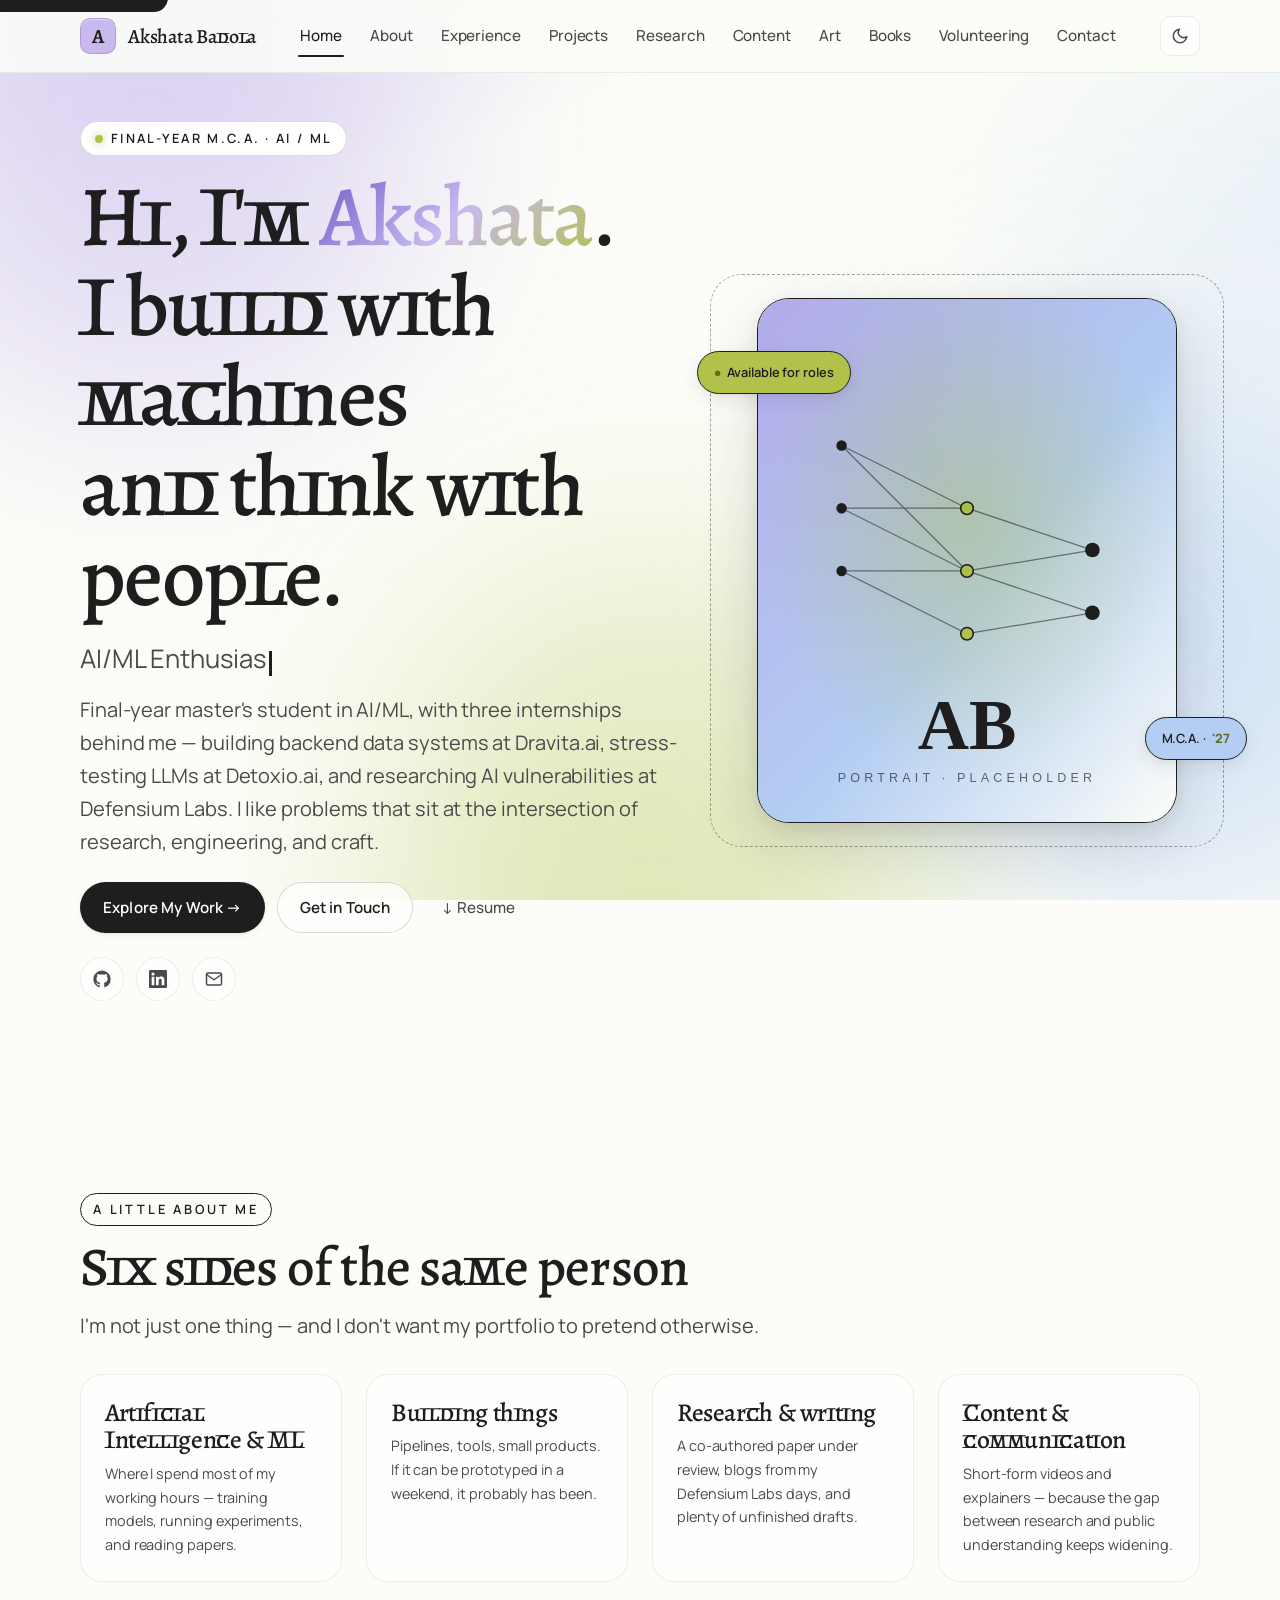
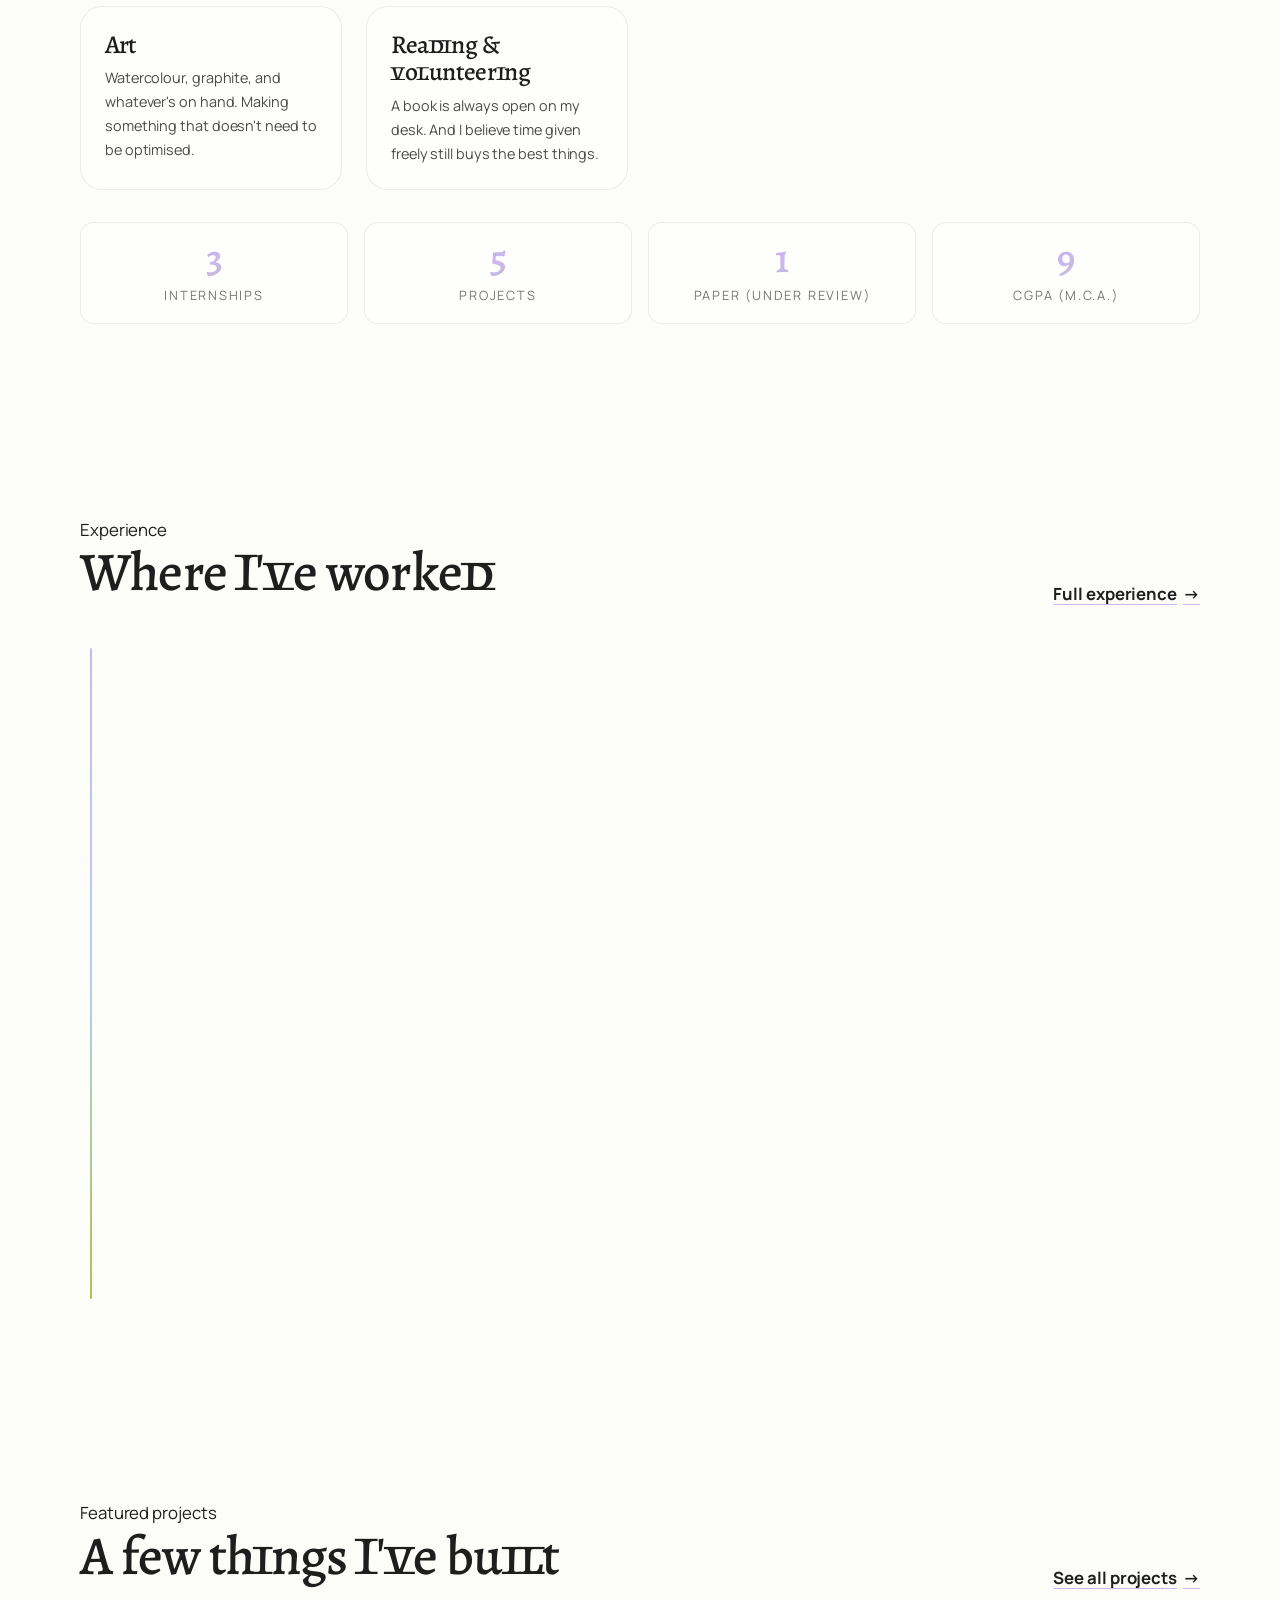
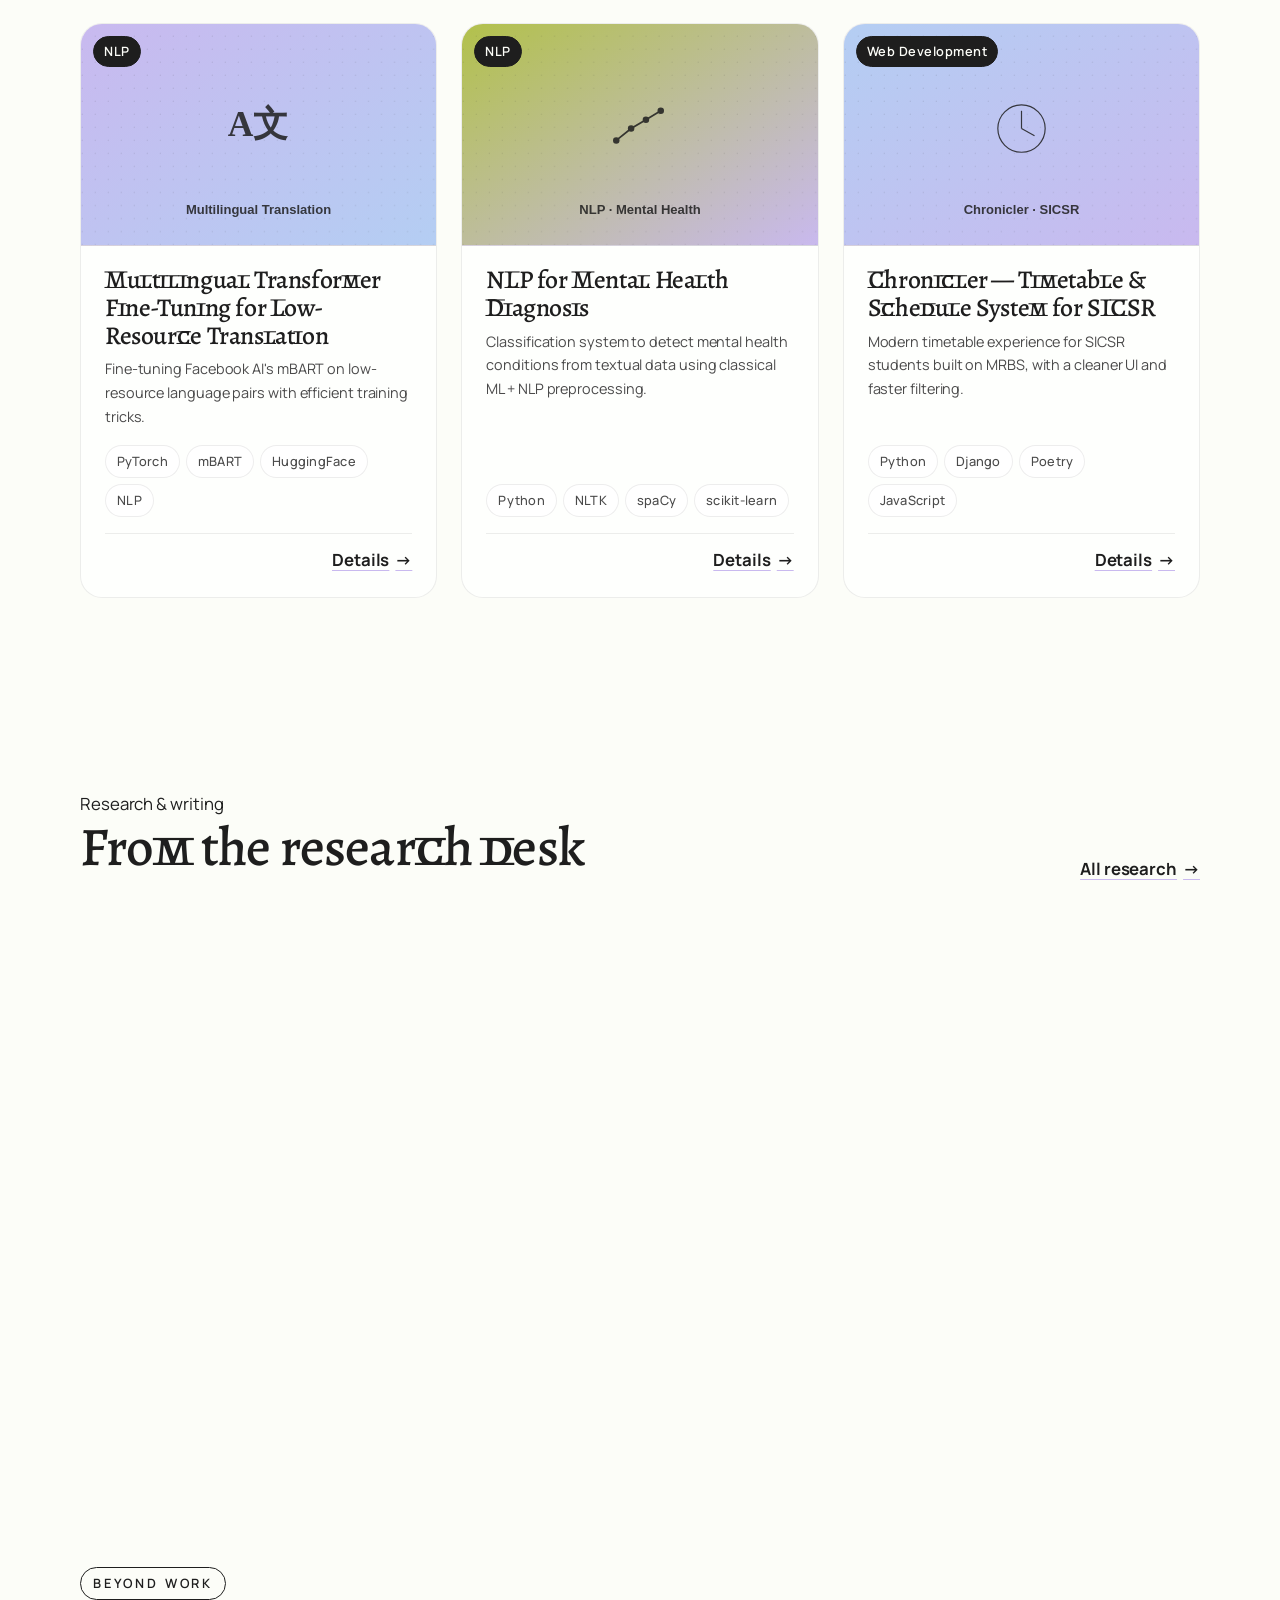
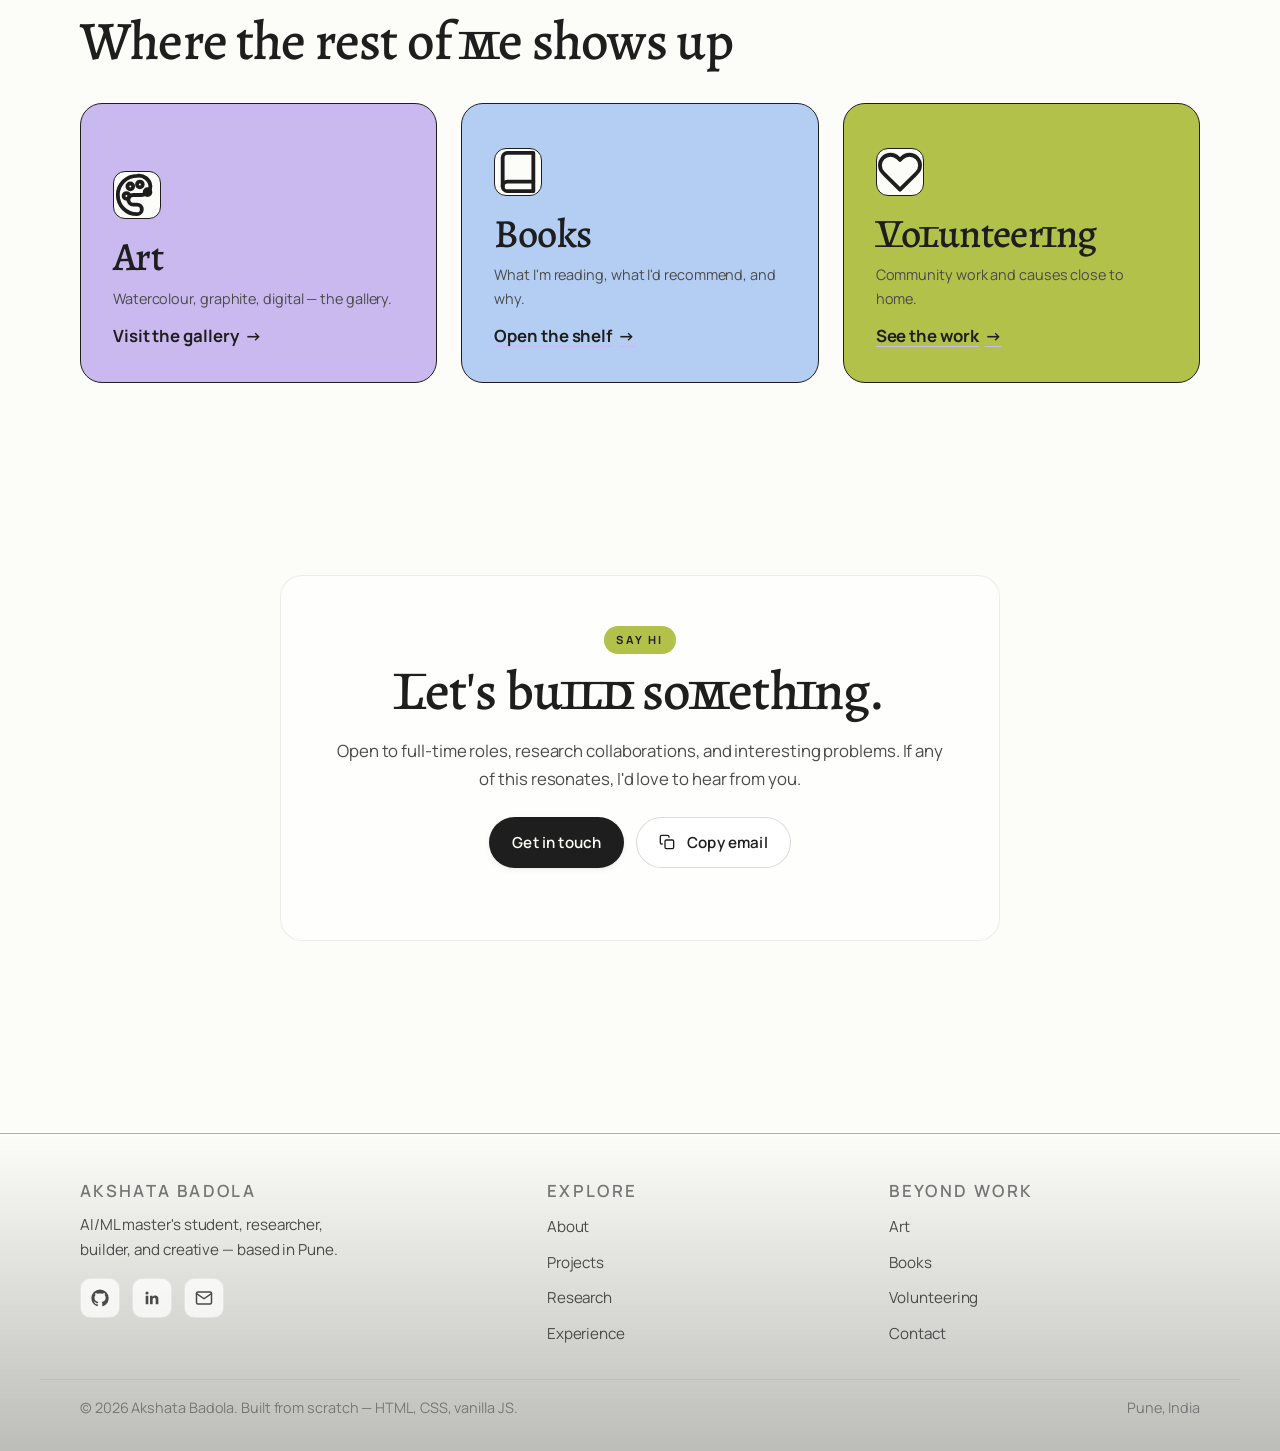
==== commit cb285718: "Design changes" ====
--- a/index.html
+++ b/index.html
@@ -17,10 +17,10 @@
 
   <link rel="icon" type="image/svg+xml" href="assets/icons/favicon.svg" />
 
-  <!-- Fonts: Fraunces (display) + Inter (sans) + JetBrains Mono (code) -->
+  <!-- Fonts: Alegreya (display) + Manrope (sans) + JetBrains Mono (code) -->
   <link rel="preconnect" href="https://fonts.googleapis.com" />
   <link rel="preconnect" href="https://fonts.gstatic.com" crossorigin />
-  <link rel="stylesheet" href="https://fonts.googleapis.com/css2?family=Fraunces:opsz,wght@9..144,400;9..144,500;9..144,600&family=Inter:wght@400;500;600;700&family=JetBrains+Mono:wght@400;500&display=swap" />
+  <link rel="stylesheet" href="https://fonts.googleapis.com/css2?family=Alegreya:ital,wght@0,400;0,500;0,600;0,700;1,400&family=Manrope:wght@400;500;600;700;800&family=JetBrains+Mono:wght@400;500&display=swap" />
 
   <link rel="stylesheet" href="css/base.css" />
   <link rel="stylesheet" href="css/layout.css" />
@@ -220,7 +220,7 @@
     <!-- CONTACT CTA -->
     <section class="container reveal">
       <div class="card" style="padding:3rem;text-align:center;max-width:720px;margin:0 auto">
-        <span class="eyebrow" style="color:var(--accent-coral);display:inline-block;margin-bottom:0.5rem">Say hi</span>
+        <span class="eyebrow" style="display:inline-block;margin-bottom:0.5rem;background:var(--lime);padding:5px 12px;border-radius:999px;font-size:0.7rem;letter-spacing:0.2em;text-transform:uppercase;font-weight:700;color:var(--ink)">Say hi</span>
         <h2 style="margin-bottom:1rem">Let's build something.</h2>
         <p style="margin:0 auto 1.5rem">Open to full-time roles, research collaborations, and interesting problems. If any of this resonates, I'd love to hear from you.</p>
         <div class="hero__ctas" style="justify-content:center">
--- a/css/base.css
+++ b/css/base.css
@@ -1,7 +1,8 @@
 /* ==========================================================================
    base.css — Reset, CSS custom properties (design tokens), and typography.
-   Everything that defines "what the site looks like at the atomic level"
-   lives here. Change a token here to re-theme the whole site.
+   Palette: cream · lavender · soft blue · lime · ink (Granola-inspired).
+   Fonts: Alegreya (display, headlines) · Manrope (body, UI).
+   Change tokens here to re-theme the whole site.
    ========================================================================== */
 
 /* ---------- 1. Modern reset -------------------------------------------- */
@@ -15,7 +16,6 @@
 ul, ol { list-style: none; }
 input, textarea { background: transparent; border: none; outline: none; }
 
-/* Smooth, but keep accessibility promises */
 html { scroll-behavior: smooth; -webkit-text-size-adjust: 100%; }
 @media (prefers-reduced-motion: reduce) {
   html { scroll-behavior: auto; }
@@ -28,90 +28,90 @@
 
 /* ---------- 2. Design tokens (CSS variables) --------------------------- */
 :root {
-  /* --- Colour: Midnight-indigo surface palette --- */
-  --bg-0: #0e0f1a;          /* page background, deepest */
-  --bg-1: #141627;          /* elevated surface */
-  --bg-2: #1b1e34;          /* card surface */
-  --bg-3: #242748;          /* hovered card / inner element */
-  --surface-glass: rgba(27, 30, 52, 0.55);
-  --surface-glass-strong: rgba(20, 22, 39, 0.78);
-
-  /* --- Colour: Text --- */
-  --text-primary: #f3f1ea;   /* warm white */
-  --text-secondary: #b8b9ce; /* cool muted */
-  --text-tertiary: #7f8199;  /* dim labels, meta */
-
-  /* --- Colour: Borders --- */
-  --border-soft: rgba(255, 255, 255, 0.07);
-  --border-strong: rgba(255, 255, 255, 0.14);
-
-  /* --- Colour: Accents --- */
-  --accent-violet: #a99bff;        /* primary — soft lavender/periwinkle */
-  --accent-violet-strong: #7c6cff; /* on-hover / solid state */
-  --accent-teal: #7ad7c6;          /* secondary muted mint/teal */
-  --accent-coral: #f0a98e;         /* warm highlight (sparingly) */
-  --accent-gold: #e6c585;          /* editorial accent */
+  /* --- Palette: 5 colours from the brief --- */
+  --cream:        #FCFDF8;
+  --lavender:     #C9B9EF;
+  --soft-blue:    #B4CEF3;
+  --lime:         #B2C14A;
+  --ink:          #1E1E1E;
+
+  /* --- Surface tokens (light theme is now the default) --- */
+  --bg-0: var(--cream);                /* page background */
+  --bg-1: #ffffff;                     /* elevated surface */
+  --bg-2: #f6f3ea;                     /* card surface, warm cream */
+  --bg-3: #eee9db;                     /* hovered / inner element */
+  --surface-glass: rgba(255,255,255,0.72);
+  --surface-glass-strong: rgba(252,253,248,0.88);
+
+  /* --- Text --- */
+  --text-primary: var(--ink);
+  --text-secondary: #4a4a4a;
+  --text-tertiary: #767676;
+
+  /* --- Borders --- */
+  --border-soft: rgba(30, 30, 30, 0.08);
+  --border-strong: rgba(30, 30, 30, 0.16);
+
+  /* --- Accents --- */
+  --accent-violet: var(--lavender);          /* primary */
+  --accent-violet-strong: #a893e4;           /* deeper lavender (hover) */
+  --accent-blue: var(--soft-blue);
+  --accent-lime: var(--lime);
+  --accent-lime-strong: #9fac3f;
+  --accent-coral: var(--lavender);           /* legacy alias — keeps component CSS happy */
+  --accent-teal: var(--soft-blue);           /* legacy alias */
+  --accent-gold: var(--lime);                /* legacy alias */
 
   /* --- Semantic --- */
-  --color-link: var(--accent-violet);
-  --color-link-hover: #c9bfff;
-  --color-success: #7ad7c6;
-  --color-error:   #ff8c9a;
-  --focus-ring:    0 0 0 2px var(--bg-0), 0 0 0 4px var(--accent-violet);
-
-  /* --- Gradients (used sparingly for hero + highlights) --- */
+  --color-link: #6a56c7;                     /* darker lavender for readable links */
+  --color-link-hover: #4b36a5;
+  --color-success: var(--lime);
+  --color-error:   #c0384a;
+  --focus-ring:    0 0 0 2px var(--bg-0), 0 0 0 4px var(--ink);
+
+  /* --- Gradients (used sparingly) --- */
   --gradient-aurora:
-    radial-gradient(1200px 500px at 10% -10%, rgba(169,155,255,0.22), transparent 60%),
-    radial-gradient(900px 500px at 110% 20%, rgba(240,169,142,0.14), transparent 55%),
-    radial-gradient(800px 500px at 50% 110%, rgba(122,215,198,0.14), transparent 55%);
+    radial-gradient(1100px 460px at 10% -10%, rgba(201,185,239,0.42), transparent 60%),
+    radial-gradient(900px 500px at 110% 20%, rgba(180,206,243,0.30), transparent 55%),
+    radial-gradient(800px 500px at 50% 110%, rgba(178,193,74,0.14), transparent 55%);
   --gradient-text:
-    linear-gradient(135deg, var(--accent-violet) 0%, var(--accent-coral) 60%, var(--accent-gold) 100%);
+    linear-gradient(135deg, #6a56c7 0%, var(--lavender) 50%, var(--lime) 100%);
   --gradient-card-hover:
-    linear-gradient(135deg, rgba(169,155,255,0.08), rgba(240,169,142,0.06));
+    linear-gradient(135deg, rgba(201,185,239,0.14), rgba(180,206,243,0.10));
 
   /* --- Typography scale --- */
-  --font-display: "Fraunces", "Playfair Display", Georgia, serif;
-  --font-sans: "Inter", -apple-system, BlinkMacSystemFont, "Segoe UI", Roboto, sans-serif;
-  --font-mono: "JetBrains Mono", "Fira Code", ui-monospace, SFMono-Regular, Menlo, monospace;
+  --font-display: "Alegreya", "Fraunces", Georgia, serif;
+  --font-sans:    "Manrope", -apple-system, BlinkMacSystemFont, "Segoe UI", Roboto, sans-serif;
+  --font-mono:    "JetBrains Mono", "Fira Code", ui-monospace, SFMono-Regular, Menlo, monospace;
 
   --fs-xs:   clamp(0.75rem, 0.72rem + 0.1vw, 0.8rem);
   --fs-sm:   clamp(0.85rem, 0.82rem + 0.1vw, 0.9rem);
   --fs-base: clamp(0.95rem, 0.9rem + 0.2vw, 1.05rem);
   --fs-lg:   clamp(1.1rem, 1rem + 0.4vw, 1.25rem);
   --fs-xl:   clamp(1.35rem, 1.2rem + 0.6vw, 1.6rem);
-  --fs-2xl:  clamp(1.75rem, 1.4rem + 1.4vw, 2.4rem);
-  --fs-3xl:  clamp(2.25rem, 1.8rem + 2vw, 3.2rem);
-  --fs-hero: clamp(2.75rem, 2rem + 4vw, 5rem);
-
-  --lh-tight: 1.15;
-  --lh-base: 1.6;
-  --lh-loose: 1.75;
-
-  /* --- Spacing scale --- */
-  --space-1: 0.25rem;
-  --space-2: 0.5rem;
-  --space-3: 0.75rem;
-  --space-4: 1rem;
-  --space-5: 1.5rem;
-  --space-6: 2rem;
-  --space-7: 3rem;
-  --space-8: 4.5rem;
-  --space-9: 6rem;
-  --space-10: 8rem;
+  --fs-2xl:  clamp(1.8rem, 1.4rem + 1.4vw, 2.5rem);
+  --fs-3xl:  clamp(2.35rem, 1.85rem + 2.2vw, 3.4rem);
+  --fs-hero: clamp(2.85rem, 2rem + 4.2vw, 5.4rem);
+
+  --lh-tight: 1.08;        /* Alegreya reads tight */
+  --lh-base: 1.65;
+  --lh-loose: 1.78;
+
+  /* --- Spacing --- */
+  --space-1: 0.25rem; --space-2: 0.5rem; --space-3: 0.75rem;
+  --space-4: 1rem; --space-5: 1.5rem; --space-6: 2rem;
+  --space-7: 3rem; --space-8: 4.5rem; --space-9: 6rem; --space-10: 8rem;
 
   /* --- Radius --- */
-  --radius-sm: 6px;
-  --radius-md: 12px;
-  --radius-lg: 20px;
-  --radius-xl: 28px;
-  --radius-pill: 999px;
-
-  /* --- Shadow / glow --- */
-  --shadow-sm: 0 2px 8px rgba(0,0,0,0.25);
-  --shadow-md: 0 8px 24px rgba(0,0,0,0.35);
-  --shadow-lg: 0 20px 60px rgba(0,0,0,0.45);
-  --glow-violet: 0 0 36px rgba(169,155,255,0.22);
-  --glow-coral:  0 0 36px rgba(240,169,142,0.2);
+  --radius-sm: 6px; --radius-md: 14px; --radius-lg: 22px;
+  --radius-xl: 32px; --radius-pill: 999px;
+
+  /* --- Shadow / glow (softer for the light theme) --- */
+  --shadow-sm: 0 1px 2px rgba(30,30,30,0.06), 0 2px 6px rgba(30,30,30,0.05);
+  --shadow-md: 0 6px 20px rgba(30,30,30,0.08), 0 2px 6px rgba(30,30,30,0.05);
+  --shadow-lg: 0 20px 60px rgba(30,30,30,0.14), 0 6px 20px rgba(30,30,30,0.08);
+  --glow-violet: 0 0 36px rgba(201,185,239,0.45);
+  --glow-coral:  0 0 36px rgba(201,185,239,0.35);
 
   /* --- Layout --- */
   --container-max: 1200px;
@@ -122,27 +122,30 @@
   --transition-slow: 480ms cubic-bezier(.4,.0,.2,1);
 }
 
-/* ---------- 3. Optional light theme (toggle via [data-theme=light]) ---- */
-[data-theme="light"] {
-  --bg-0: #f6f3ec;
-  --bg-1: #ffffff;
-  --bg-2: #fbf7ee;
-  --bg-3: #efe9db;
-  --surface-glass: rgba(255,255,255,0.7);
-  --surface-glass-strong: rgba(255,255,255,0.9);
-  --text-primary: #1b1e34;
-  --text-secondary: #4a4d66;
-  --text-tertiary: #767893;
-  --border-soft: rgba(27,30,52,0.09);
-  --border-strong: rgba(27,30,52,0.18);
-  --accent-violet: #6a56f0;
-  --accent-violet-strong: #4b36d0;
-  --color-link: #6a56f0;
-  --color-link-hover: #4b36d0;
+/* ---------- 3. Optional dark theme (toggle via [data-theme=dark]) ------
+   The default is now LIGHT; the toggle button inverts to a dark variant. */
+[data-theme="dark"] {
+  --bg-0: #1a1a24;
+  --bg-1: #22222e;
+  --bg-2: #2a2a38;
+  --bg-3: #353546;
+  --surface-glass: rgba(42, 42, 56, 0.65);
+  --surface-glass-strong: rgba(26, 26, 36, 0.85);
+  --text-primary: #f3f1ea;
+  --text-secondary: #c8c6ce;
+  --text-tertiary: #8e8c96;
+  --border-soft: rgba(255,255,255,0.08);
+  --border-strong: rgba(255,255,255,0.16);
+  --color-link: var(--lavender);
+  --color-link-hover: #e4daff;
+  --focus-ring: 0 0 0 2px var(--bg-0), 0 0 0 4px var(--lavender);
   --gradient-aurora:
-    radial-gradient(1200px 500px at 10% -10%, rgba(106,86,240,0.1), transparent 60%),
-    radial-gradient(900px 500px at 110% 20%, rgba(240,169,142,0.1), transparent 55%),
-    radial-gradient(800px 500px at 50% 110%, rgba(122,215,198,0.12), transparent 55%);
+    radial-gradient(1100px 460px at 10% -10%, rgba(201,185,239,0.18), transparent 60%),
+    radial-gradient(900px 500px at 110% 20%, rgba(180,206,243,0.14), transparent 55%),
+    radial-gradient(800px 500px at 50% 110%, rgba(178,193,74,0.08), transparent 55%);
+  --shadow-sm: 0 1px 2px rgba(0,0,0,0.4), 0 2px 6px rgba(0,0,0,0.3);
+  --shadow-md: 0 6px 20px rgba(0,0,0,0.4), 0 2px 6px rgba(0,0,0,0.3);
+  --shadow-lg: 0 20px 60px rgba(0,0,0,0.5), 0 6px 20px rgba(0,0,0,0.3);
 }
 
 /* ---------- 4. Base typography & body ---------------------------------- */
@@ -159,48 +162,49 @@
   text-rendering: optimizeLegibility;
   overflow-x: hidden;
   min-height: 100vh;
+  font-feature-settings: "ss01", "cv11";
+  letter-spacing: -0.005em;
 }
 
 h1, h2, h3, h4, h5, h6 {
   font-family: var(--font-display);
   font-weight: 500;
   line-height: var(--lh-tight);
-  letter-spacing: -0.01em;
+  letter-spacing: -0.015em;
   color: var(--text-primary);
 }
-h1 { font-size: var(--fs-hero); letter-spacing: -0.02em; }
-h2 { font-size: var(--fs-3xl); }
-h3 { font-size: var(--fs-2xl); }
-h4 { font-size: var(--fs-xl); }
-h5 { font-size: var(--fs-lg); }
-h6 { font-size: var(--fs-base); text-transform: uppercase; letter-spacing: 0.08em; font-family: var(--font-sans); font-weight: 600; }
+h1 { font-size: var(--fs-hero); letter-spacing: -0.025em; font-weight: 500; }
+h2 { font-size: var(--fs-3xl); font-weight: 500; }
+h3 { font-size: var(--fs-2xl); font-weight: 500; }
+h4 { font-size: var(--fs-xl); font-weight: 500; }
+h5 { font-size: var(--fs-lg); font-weight: 500; }
+h6 {
+  font-size: var(--fs-base);
+  text-transform: uppercase;
+  letter-spacing: 0.14em;
+  font-family: var(--font-sans);
+  font-weight: 600;
+  color: var(--text-tertiary);
+}
 
 p { color: var(--text-secondary); max-width: 70ch; }
 
-a {
-  color: var(--color-link);
-  transition: color var(--transition-fast);
-}
+a { color: var(--color-link); transition: color var(--transition-fast); }
 a:hover { color: var(--color-link-hover); }
 
-code, pre {
-  font-family: var(--font-mono);
-  font-size: 0.92em;
-}
+code, pre { font-family: var(--font-mono); font-size: 0.92em; }
 
 ::selection {
-  background: rgba(169,155,255,0.35);
-  color: var(--text-primary);
-}
-
-/* Focus ring applied everywhere interactive */
+  background: var(--lavender);
+  color: var(--ink);
+}
+
 :focus-visible {
   outline: none;
   box-shadow: var(--focus-ring);
   border-radius: 4px;
 }
 
-/* Utility: screen-reader-only label */
 .visually-hidden {
   position: absolute;
   width: 1px; height: 1px;
@@ -211,20 +215,18 @@
   border: 0;
 }
 
-/* Skip link for keyboard users */
 .skip-link {
   position: absolute;
   top: -40px; left: 0;
-  background: var(--accent-violet);
-  color: var(--bg-0);
+  background: var(--ink);
+  color: var(--cream);
   padding: var(--space-3) var(--space-5);
   z-index: 2000;
   border-radius: 0 0 var(--radius-md) 0;
   font-weight: 600;
 }
-.skip-link:focus { top: 0; color: var(--bg-0); }
-
-/* Gradient text helper */
+.skip-link:focus { top: 0; color: var(--cream); }
+
 .gradient-text {
   background: var(--gradient-text);
   -webkit-background-clip: text;
--- a/css/layout.css
+++ b/css/layout.css
@@ -25,12 +25,13 @@
   font-size: var(--fs-xs);
   letter-spacing: 0.22em;
   text-transform: uppercase;
-  color: var(--accent-violet);
+  color: var(--ink);
   margin-bottom: var(--space-3);
-  padding: 4px 10px;
-  border: 1px solid var(--border-strong);
+  padding: 5px 12px;
+  border: 1px solid var(--ink);
   border-radius: var(--radius-pill);
-  background: var(--surface-glass);
+  background: var(--cream);
+  font-weight: 600;
 }
 .section-title h2 { margin-bottom: var(--space-3); }
 .section-title p { color: var(--text-secondary); font-size: var(--fs-lg); }
@@ -47,8 +48,7 @@
 .scroll-progress__bar {
   height: 100%;
   width: 0%;
-  background: linear-gradient(90deg, var(--accent-violet), var(--accent-coral));
-  box-shadow: 0 0 10px var(--accent-violet);
+  background: linear-gradient(90deg, var(--lavender), var(--lime));
   transition: width 60ms linear;
 }
 
@@ -89,12 +89,12 @@
   width: 36px; height: 36px;
   display: grid; place-items: center;
   border-radius: 10px;
-  background: linear-gradient(135deg, rgba(169,155,255,0.3), rgba(240,169,142,0.25));
+  background: var(--lavender);
   border: 1px solid var(--border-strong);
   font-family: var(--font-display);
   font-weight: 600;
-  color: var(--text-primary);
-  box-shadow: inset 0 1px 0 rgba(255,255,255,0.08);
+  color: var(--ink);
+  box-shadow: inset 0 1px 0 rgba(255,255,255,0.4);
 }
 
 .nav-links {
@@ -116,7 +116,7 @@
   position: absolute;
   left: 0; right: 100%;
   bottom: -2px; height: 2px;
-  background: linear-gradient(90deg, var(--accent-violet), var(--accent-coral));
+  background: var(--ink);
   transition: right var(--transition-base);
   border-radius: 2px;
 }
@@ -146,9 +146,9 @@
   transition: all var(--transition-fast);
 }
 .icon-btn:hover {
-  color: var(--text-primary);
-  border-color: var(--accent-violet);
-  background: var(--bg-3);
+  color: var(--ink);
+  border-color: var(--ink);
+  background: var(--lavender);
 }
 .icon-btn svg { width: 18px; height: 18px; }
 
@@ -204,7 +204,7 @@
 }
 .footer-col ul { display: flex; flex-direction: column; gap: var(--space-2); }
 .footer-col a { color: var(--text-secondary); font-size: 0.95rem; }
-.footer-col a:hover { color: var(--accent-violet); }
+.footer-col a:hover { color: var(--ink); }
 .footer-brand p {
   margin-top: var(--space-3);
   color: var(--text-secondary);
@@ -224,8 +224,9 @@
   transition: all var(--transition-fast);
 }
 .footer-socials a:hover {
-  border-color: var(--accent-violet);
-  color: var(--accent-violet);
+  border-color: var(--ink);
+  color: var(--ink);
+  background: var(--lavender);
   transform: translateY(-2px);
 }
 .footer-socials svg { width: 18px; height: 18px; }
@@ -252,17 +253,17 @@
   right: 22px; bottom: 22px;
   width: 46px; height: 46px;
   border-radius: 50%;
-  background: var(--accent-violet);
-  color: var(--bg-0);
+  background: var(--ink);
+  color: var(--cream);
   display: grid; place-items: center;
   opacity: 0; pointer-events: none;
   transform: translateY(10px);
   transition: all var(--transition-base);
   z-index: 900;
-  box-shadow: var(--shadow-md), var(--glow-violet);
+  box-shadow: var(--shadow-md);
 }
 .back-to-top.is-visible { opacity: 1; pointer-events: auto; transform: translateY(0); }
-.back-to-top:hover { background: var(--accent-violet-strong); color: #fff; }
+.back-to-top:hover { background: #000; color: var(--cream); box-shadow: var(--shadow-lg), 0 0 0 6px rgba(201,185,239,0.4); }
 .back-to-top svg { width: 18px; height: 18px; }
 
 /* ---------- Decorative background (soft blobs) ---------- */
@@ -275,12 +276,12 @@
 }
 .bg-blobs span {
   position: absolute;
-  width: 520px; height: 520px;
+  width: 540px; height: 540px;
   border-radius: 50%;
-  filter: blur(90px);
-  opacity: 0.35;
+  filter: blur(110px);
+  opacity: 0.55;
   animation: float 22s ease-in-out infinite;
 }
-.bg-blobs span:nth-child(1) { background: #a99bff; top: -140px; left: -120px; }
-.bg-blobs span:nth-child(2) { background: #f0a98e; top: 40%; right: -160px; animation-delay: -8s; }
-.bg-blobs span:nth-child(3) { background: #7ad7c6; bottom: -200px; left: 30%; animation-delay: -14s; opacity: 0.25; }
+.bg-blobs span:nth-child(1) { background: var(--lavender);  top: -140px; left: -120px; }
+.bg-blobs span:nth-child(2) { background: var(--soft-blue); top: 40%; right: -160px; animation-delay: -8s; }
+.bg-blobs span:nth-child(3) { background: var(--lime);      bottom: -200px; left: 30%; animation-delay: -14s; opacity: 0.3; }
--- a/css/components.css
+++ b/css/components.css
@@ -22,15 +22,30 @@
 }
 .btn svg { width: 18px; height: 18px; }
 
+/* The primary button mirrors the Granola "Try for free" chip:
+   near-black pill, cream text, lavender halo on hover. */
 .btn-primary {
-  background: linear-gradient(135deg, var(--accent-violet), var(--accent-violet-strong));
-  color: #0e0f1a;
-  box-shadow: var(--shadow-sm), 0 0 0 0 rgba(169,155,255,0.4);
+  background: var(--ink);
+  color: var(--cream);
+  box-shadow: var(--shadow-sm);
 }
 .btn-primary:hover {
-  color: #0e0f1a;
+  color: var(--cream);
+  background: #000;
   transform: translateY(-1px);
-  box-shadow: var(--shadow-md), 0 0 0 6px rgba(169,155,255,0.15);
+  box-shadow: var(--shadow-md), 0 0 0 6px rgba(201,185,239,0.35);
+}
+/* Variant used for highlight CTAs that should feel playful (lime pill). */
+.btn-lime {
+  background: var(--lime);
+  color: var(--ink);
+  box-shadow: var(--shadow-sm);
+}
+.btn-lime:hover {
+  background: var(--accent-lime-strong);
+  color: var(--ink);
+  transform: translateY(-1px);
+  box-shadow: var(--shadow-md);
 }
 
 .btn-secondary {
@@ -40,9 +55,9 @@
   backdrop-filter: blur(10px);
 }
 .btn-secondary:hover {
-  border-color: var(--accent-violet);
-  color: var(--accent-violet);
-  background: var(--bg-3);
+  border-color: var(--ink);
+  color: var(--ink);
+  background: var(--lavender);
 }
 
 .btn-ghost {
@@ -50,18 +65,22 @@
   color: var(--text-secondary);
   font-weight: 500;
 }
-.btn-ghost:hover { color: var(--accent-violet); background: var(--surface-glass); }
+.btn-ghost:hover { color: var(--ink); background: var(--lavender); }
 
 /* Arrow link */
 .arrow-link {
   display: inline-flex;
   align-items: center;
   gap: 6px;
-  font-weight: 600;
-  color: var(--accent-violet);
+  font-weight: 700;
+  color: var(--ink);
   transition: gap var(--transition-fast);
-}
-.arrow-link:hover { gap: 10px; }
+  text-decoration: underline;
+  text-decoration-thickness: 1px;
+  text-underline-offset: 4px;
+  text-decoration-color: var(--lavender);
+}
+.arrow-link:hover { gap: 10px; color: var(--ink); text-decoration-color: var(--ink); }
 .arrow-link::after { content: "→"; transition: transform var(--transition-fast); }
 
 /* ---------- Chip / Tag ---------- */
@@ -81,19 +100,19 @@
 }
 .chip:hover { color: var(--text-primary); border-color: var(--border-strong); }
 .chip-accent {
-  color: var(--accent-violet);
-  border-color: rgba(169,155,255,0.3);
-  background: rgba(169,155,255,0.08);
+  color: #4b36a5;
+  border-color: rgba(201,185,239,0.6);
+  background: rgba(201,185,239,0.38);
 }
 .chip-coral {
-  color: var(--accent-coral);
-  border-color: rgba(240,169,142,0.3);
-  background: rgba(240,169,142,0.08);
+  color: var(--ink);
+  border-color: rgba(178,193,74,0.5);
+  background: rgba(178,193,74,0.28);
 }
 .chip-teal {
-  color: var(--accent-teal);
-  border-color: rgba(122,215,198,0.3);
-  background: rgba(122,215,198,0.08);
+  color: #3a5b94;
+  border-color: rgba(180,206,243,0.6);
+  background: rgba(180,206,243,0.35);
 }
 
 /* Filter buttons */
@@ -116,9 +135,9 @@
 }
 .filter-btn:hover { color: var(--text-primary); border-color: var(--border-strong); }
 .filter-btn.is-active {
-  background: linear-gradient(135deg, var(--accent-violet), var(--accent-violet-strong));
-  color: #0e0f1a;
-  border-color: transparent;
+  background: var(--ink);
+  color: var(--cream);
+  border-color: var(--ink);
   box-shadow: var(--shadow-sm);
 }
 
@@ -137,8 +156,8 @@
 }
 .search-input::placeholder { color: var(--text-tertiary); }
 .search-input:focus {
-  border-color: var(--accent-violet);
-  background: var(--bg-3);
+  border-color: var(--ink);
+  background: var(--bg-1);
 }
 
 /* ---------- Card ---------- */
@@ -182,7 +201,7 @@
   margin: -1.5rem -1.5rem 1.25rem;
   overflow: hidden;
   background:
-    linear-gradient(135deg, rgba(169,155,255,0.14), rgba(240,169,142,0.1)),
+    linear-gradient(135deg, rgba(201,185,239,0.35), rgba(180,206,243,0.25)),
     var(--bg-2);
   border-bottom: 1px solid var(--border-soft);
   position: relative;
@@ -198,14 +217,14 @@
 
 .project-card__category {
   position: absolute; top: 12px; left: 12px;
-  background: var(--surface-glass-strong);
+  background: var(--ink);
   padding: 4px 10px;
   border-radius: var(--radius-pill);
   font-size: var(--fs-xs);
-  color: var(--accent-violet);
+  color: var(--cream);
   font-weight: 600;
   letter-spacing: 0.04em;
-  border: 1px solid var(--border-soft);
+  border: 1px solid var(--ink);
 }
 
 .project-card__title {
@@ -268,9 +287,8 @@
   position: absolute;
   left: 10px; top: 8px; bottom: 8px;
   width: 2px;
-  background: linear-gradient(180deg, var(--accent-violet), var(--accent-coral), transparent);
+  background: linear-gradient(180deg, var(--lavender), var(--soft-blue), var(--lime));
   border-radius: 2px;
-  opacity: 0.5;
 }
 .timeline-item { position: relative; padding-bottom: var(--space-6); }
 .timeline-item::before {
@@ -279,16 +297,16 @@
   left: -27px; top: 10px;
   width: 14px; height: 14px;
   border-radius: 50%;
-  background: var(--bg-0);
-  border: 2px solid var(--accent-violet);
-  box-shadow: 0 0 0 4px rgba(169,155,255,0.12);
+  background: var(--cream);
+  border: 2px solid var(--ink);
+  box-shadow: 0 0 0 4px rgba(201,185,239,0.3);
 }
 .timeline-item__dates {
   font-size: var(--fs-xs);
   letter-spacing: 0.1em;
   text-transform: uppercase;
-  color: var(--accent-violet);
-  font-weight: 600;
+  color: #4b36a5;
+  font-weight: 700;
   margin-bottom: 4px;
 }
 .timeline-item h3 { font-size: var(--fs-lg); margin-bottom: 4px; }
@@ -306,7 +324,7 @@
   margin-bottom: 6px;
   font-size: 0.95rem;
 }
-.timeline-item ul li::marker { color: var(--accent-violet); }
+.timeline-item ul li::marker { color: #6a56c7; }
 
 /* ---------- Stats row ---------- */
 .stats {
@@ -353,8 +371,8 @@
 .modal.is-open { display: flex; animation: fadeIn 0.25s ease; }
 .modal__backdrop {
   position: absolute; inset: 0;
-  background: rgba(10,11,20,0.78);
-  backdrop-filter: blur(10px);
+  background: rgba(30,30,30,0.55);
+  backdrop-filter: blur(8px);
 }
 .modal__panel {
   position: relative;
@@ -374,12 +392,13 @@
   top: 16px; right: 16px;
   width: 36px; height: 36px;
   border-radius: 50%;
-  background: var(--surface-glass);
+  background: var(--bg-2);
+  border: 1px solid var(--border-strong);
   color: var(--text-primary);
   display: grid; place-items: center;
   z-index: 10;
 }
-.modal__close:hover { background: var(--bg-3); color: var(--accent-coral); }
+.modal__close:hover { background: var(--ink); color: var(--cream); border-color: var(--ink); }
 .modal__meta {
   display: flex; flex-wrap: wrap; gap: 6px;
   margin-bottom: var(--space-3);
@@ -388,12 +407,17 @@
 .modal__content h4 {
   margin-top: var(--space-5);
   margin-bottom: var(--space-2);
-  color: var(--accent-violet);
+  color: var(--ink);
+  font-family: var(--font-sans);
+  font-size: var(--fs-sm);
+  letter-spacing: 0.14em;
+  text-transform: uppercase;
+  font-weight: 700;
 }
 .modal__content p { margin-bottom: var(--space-3); }
 .modal__content ul { padding-left: 20px; list-style: disc; }
 .modal__content ul li { color: var(--text-secondary); margin-bottom: 4px; }
-.modal__content ul li::marker { color: var(--accent-violet); }
+.modal__content ul li::marker { color: #6a56c7; }
 
 /* ---------- Lightbox (for art + videos) ---------- */
 .lightbox {
@@ -401,7 +425,7 @@
   inset: 0;
   display: none;
   z-index: 2100;
-  background: rgba(5,6,12,0.95);
+  background: rgba(30,30,30,0.92);
   backdrop-filter: blur(8px);
   align-items: center;
   justify-content: center;
@@ -425,27 +449,27 @@
 }
 .lightbox__caption {
   text-align: center;
-  color: var(--text-primary);
+  color: var(--cream);
   max-width: 60ch;
 }
-.lightbox__caption h4 { color: var(--text-primary); margin-bottom: 4px; }
-.lightbox__caption p { color: var(--text-secondary); font-size: var(--fs-sm); }
+.lightbox__caption h4 { color: var(--cream); margin-bottom: 4px; }
+.lightbox__caption p { color: rgba(252,253,248,0.75); font-size: var(--fs-sm); }
 .lightbox__close,
 .lightbox__prev,
 .lightbox__next {
   position: absolute;
   width: 48px; height: 48px;
   border-radius: 50%;
-  background: var(--surface-glass-strong);
-  color: var(--text-primary);
+  background: rgba(252,253,248,0.12);
+  color: var(--cream);
   display: grid; place-items: center;
-  border: 1px solid var(--border-strong);
+  border: 1px solid rgba(252,253,248,0.25);
   transition: all var(--transition-fast);
   z-index: 5;
 }
 .lightbox__close:hover,
 .lightbox__prev:hover,
-.lightbox__next:hover { background: var(--accent-violet); color: #0e0f1a; }
+.lightbox__next:hover { background: var(--lavender); color: var(--ink); border-color: var(--lavender); }
 .lightbox__close { top: 20px; right: 20px; }
 .lightbox__prev  { left: 20px; top: 50%; transform: translateY(-50%); }
 .lightbox__next  { right: 20px; top: 50%; transform: translateY(-50%); }
@@ -462,7 +486,7 @@
 .form-field textarea {
   padding: 12px 14px;
   background: var(--bg-1);
-  border: 1px solid var(--border-soft);
+  border: 1px solid var(--border-strong);
   border-radius: var(--radius-md);
   color: var(--text-primary);
   font-size: var(--fs-base);
@@ -471,8 +495,9 @@
 }
 .form-field input:focus,
 .form-field textarea:focus {
-  border-color: var(--accent-violet);
-  background: var(--bg-2);
+  border-color: var(--ink);
+  background: #fff;
+  box-shadow: 0 0 0 3px rgba(201,185,239,0.4);
 }
 .form-field.has-error input,
 .form-field.has-error textarea { border-color: var(--color-error); }
@@ -485,9 +510,9 @@
 .form-note {
   padding: var(--space-3) var(--space-4);
   border-radius: var(--radius-md);
-  background: rgba(169,155,255,0.08);
-  border: 1px solid rgba(169,155,255,0.25);
-  color: var(--text-secondary);
+  background: rgba(201,185,239,0.22);
+  border: 1px solid rgba(201,185,239,0.5);
+  color: var(--text-primary);
   font-size: var(--fs-sm);
 }
 
@@ -498,9 +523,9 @@
   transform: translateX(-50%) translateY(100px);
   padding: 12px 20px;
   border-radius: var(--radius-pill);
-  background: var(--bg-2);
-  border: 1px solid var(--border-strong);
-  color: var(--text-primary);
+  background: var(--ink);
+  border: 1px solid var(--ink);
+  color: var(--cream);
   font-size: var(--fs-sm);
   box-shadow: var(--shadow-md);
   opacity: 0;
@@ -525,8 +550,8 @@
 }
 .tab:hover { color: var(--text-primary); }
 .tab.is-active {
-  color: var(--accent-violet);
-  border-bottom-color: var(--accent-violet);
+  color: var(--ink);
+  border-bottom-color: var(--ink);
 }
 .tab-panel { display: none; }
 .tab-panel.is-active { display: block; animation: fadeIn 0.3s ease; }
@@ -548,10 +573,10 @@
   text-transform: uppercase;
   font-weight: 600;
 }
-.status-under-review { background: rgba(240,169,142,0.12); color: var(--accent-coral); border: 1px solid rgba(240,169,142,0.3); }
-.status-published    { background: rgba(122,215,198,0.12); color: var(--accent-teal); border: 1px solid rgba(122,215,198,0.3); }
-.status-in-progress  { background: rgba(169,155,255,0.12); color: var(--accent-violet); border: 1px solid rgba(169,155,255,0.3); }
-.status-preprint     { background: rgba(230,197,133,0.12); color: var(--accent-gold); border: 1px solid rgba(230,197,133,0.3); }
+.status-under-review { background: rgba(201,185,239,0.35); color: #4b36a5; border: 1px solid rgba(201,185,239,0.55); }
+.status-published    { background: rgba(178,193,74,0.3);  color: #5f6a1f; border: 1px solid rgba(178,193,74,0.55); }
+.status-in-progress  { background: rgba(180,206,243,0.4); color: #3a5b94; border: 1px solid rgba(180,206,243,0.6); }
+.status-preprint     { background: var(--bg-2);           color: var(--ink); border: 1px solid var(--border-strong); }
 
 .paper-card h3 { margin-top: var(--space-3); margin-bottom: var(--space-2); }
 .paper-card__meta {
@@ -580,6 +605,7 @@
   margin-top: var(--space-4);
   flex-wrap: wrap;
 }
+.paper-card__expand { color: #6a56c7; }
 
 /* ---------- Blog card ---------- */
 .blog-card {
@@ -600,7 +626,7 @@
   aspect-ratio: 4/3;
   border-radius: var(--radius-md);
   overflow: hidden;
-  background: linear-gradient(135deg, rgba(169,155,255,0.18), rgba(240,169,142,0.14));
+  background: linear-gradient(135deg, rgba(201,185,239,0.4), rgba(180,206,243,0.3));
 }
 .blog-card__thumb img,
 .blog-card__thumb svg { width: 100%; height: 100%; object-fit: cover; }
@@ -634,7 +660,7 @@
 .video-card:hover { transform: translateY(-4px); border-color: var(--border-strong); }
 .video-card__thumb {
   aspect-ratio: 9/16;
-  background: linear-gradient(135deg, rgba(169,155,255,0.2), rgba(240,169,142,0.14));
+  background: linear-gradient(135deg, rgba(201,185,239,0.5), rgba(180,206,243,0.4));
   position: relative;
   overflow: hidden;
 }
@@ -643,16 +669,16 @@
 .video-card__play {
   position: absolute; inset: 0;
   display: grid; place-items: center;
-  background: rgba(14,15,26,0.3);
-  color: #fff;
+  background: rgba(30,30,30,0.15);
+  color: var(--cream);
   transition: all var(--transition-base);
 }
-.video-card:hover .video-card__play { background: rgba(14,15,26,0.5); }
+.video-card:hover .video-card__play { background: rgba(30,30,30,0.4); }
 .video-card__play svg { width: 48px; height: 48px; filter: drop-shadow(0 4px 12px rgba(0,0,0,0.4)); }
 .video-card__body { padding: var(--space-4); }
 .video-card__body h4 { font-size: var(--fs-base); margin-bottom: 6px; }
 .video-card__body p { font-size: var(--fs-sm); color: var(--text-secondary); margin-bottom: var(--space-2); }
-.video-card__platform { font-size: var(--fs-xs); color: var(--accent-violet); letter-spacing: 0.1em; text-transform: uppercase; font-weight: 600; }
+.video-card__platform { font-size: var(--fs-xs); color: #6a56c7; letter-spacing: 0.1em; text-transform: uppercase; font-weight: 600; }
 
 /* ---------- Art tile (masonry) ---------- */
 .masonry {
@@ -670,7 +696,7 @@
   border: 1px solid var(--border-soft);
   transition: all var(--transition-base);
 }
-.art-tile:hover { transform: scale(1.015); border-color: var(--accent-violet); box-shadow: var(--shadow-md); }
+.art-tile:hover { transform: scale(1.015); border-color: var(--ink); box-shadow: var(--shadow-md); }
 .art-tile img,
 .art-tile svg {
   width: 100%; height: auto; display: block;
@@ -680,14 +706,14 @@
   position: absolute;
   inset: auto 0 0 0;
   padding: var(--space-5) var(--space-4) var(--space-3);
-  background: linear-gradient(180deg, transparent, rgba(10,11,20,0.88));
-  color: #fff;
+  background: linear-gradient(180deg, transparent, rgba(30,30,30,0.88));
+  color: var(--cream);
   opacity: 0;
   transition: opacity var(--transition-base);
   font-size: var(--fs-sm);
 }
 .art-tile:hover .art-tile__caption { opacity: 1; }
-.art-tile__caption strong { display: block; font-family: var(--font-display); font-weight: 500; font-size: var(--fs-base); color: #fff; }
+.art-tile__caption strong { display: block; font-family: var(--font-display); font-weight: 500; font-size: var(--fs-base); color: var(--cream); }
 
 /* ---------- Book card ---------- */
 .book-card {
@@ -714,7 +740,7 @@
 .book-card__body { display: flex; flex-direction: column; }
 .book-card h4 { font-size: var(--fs-base); margin-bottom: 2px; }
 .book-card .author { font-size: var(--fs-sm); color: var(--text-tertiary); margin-bottom: var(--space-2); font-style: italic; }
-.book-card .rating { color: var(--accent-gold); font-size: var(--fs-sm); margin-bottom: var(--space-2); letter-spacing: 2px; }
+.book-card .rating { color: #5f6a1f; font-size: var(--fs-sm); margin-bottom: var(--space-2); letter-spacing: 2px; }
 .book-card .note { font-size: var(--fs-sm); color: var(--text-secondary); flex: 1; }
 .book-card .genre {
   margin-top: var(--space-2);
@@ -743,7 +769,7 @@
   font-size: var(--fs-xs);
   letter-spacing: 0.14em;
   text-transform: uppercase;
-  color: var(--accent-teal);
+  color: #5f6a1f;
 }
 .volunteer-card .org {
   color: var(--text-secondary);
@@ -767,8 +793,9 @@
   transition: all var(--transition-fast);
 }
 .social-row a:hover {
-  color: var(--accent-violet);
-  border-color: var(--accent-violet);
+  color: var(--ink);
+  border-color: var(--ink);
+  background: var(--lavender);
   transform: translateY(-3px);
 }
 .social-row svg { width: 18px; height: 18px; }
--- a/css/pages.css
+++ b/css/pages.css
@@ -22,18 +22,19 @@
   align-items: center; gap: 8px;
   padding: 6px 14px;
   border-radius: var(--radius-pill);
-  background: var(--surface-glass);
-  border: 1px solid var(--border-soft);
+  background: var(--bg-1);
+  border: 1px solid var(--border-strong);
   font-size: var(--fs-xs);
   letter-spacing: 0.18em;
   text-transform: uppercase;
-  color: var(--text-secondary);
-  margin-bottom: var(--space-4);
+  color: var(--text-primary);
+  margin-bottom: var(--space-4);
+  font-weight: 600;
 }
 .hero__eyebrow .dot {
   width: 8px; height: 8px; border-radius: 50%;
-  background: var(--accent-teal);
-  box-shadow: 0 0 10px var(--accent-teal);
+  background: var(--lime);
+  box-shadow: 0 0 10px rgba(178,193,74,0.8);
   animation: pulse 2s infinite;
 }
 .hero__title {
@@ -58,9 +59,9 @@
 }
 .hero__tagline .cursor {
   display: inline-block;
-  width: 2px; height: 1em;
-  background: var(--accent-violet);
-  margin-left: 2px;
+  width: 3px; height: 1em;
+  background: var(--ink);
+  margin-left: 3px;
   vertical-align: text-bottom;
   animation: blink 1.1s steps(2) infinite;
 }
@@ -87,9 +88,9 @@
   margin-inline: auto;
   border-radius: var(--radius-xl);
   overflow: hidden;
-  background: linear-gradient(135deg, rgba(169,155,255,0.3), rgba(240,169,142,0.2));
-  border: 1px solid var(--border-strong);
-  box-shadow: var(--shadow-lg), var(--glow-violet);
+  background: var(--lavender);
+  border: 1px solid var(--ink);
+  box-shadow: var(--shadow-lg);
   isolation: isolate;
 }
 .hero__portrait img,
@@ -102,8 +103,8 @@
   content: "";
   position: absolute;
   inset: -1px;
-  background: linear-gradient(135deg, rgba(169,155,255,0.5), transparent 60%);
-  mix-blend-mode: screen;
+  background: linear-gradient(135deg, rgba(180,206,243,0.4), transparent 60%);
+  mix-blend-mode: multiply;
   pointer-events: none;
   z-index: 1;
   border-radius: inherit;
@@ -112,7 +113,8 @@
   position: absolute;
   inset: -24px;
   border-radius: var(--radius-xl);
-  border: 1px dashed rgba(169,155,255,0.4);
+  border: 1px dashed var(--ink);
+  opacity: 0.4;
   animation: spin 40s linear infinite;
   pointer-events: none;
 }
@@ -122,17 +124,19 @@
   position: absolute;
   padding: 10px 16px;
   border-radius: var(--radius-pill);
-  background: var(--surface-glass-strong);
-  border: 1px solid var(--border-strong);
-  font-size: var(--fs-xs);
-  color: var(--text-primary);
+  background: var(--cream);
+  border: 1px solid var(--ink);
+  font-size: var(--fs-xs);
+  color: var(--ink);
   box-shadow: var(--shadow-md);
-  backdrop-filter: blur(10px);
   display: inline-flex;
   align-items: center;
   gap: 6px;
-}
-.hero__orb span { color: var(--accent-violet); font-weight: 600; }
+  font-weight: 600;
+}
+.hero__orb span { color: #5f6a1f; font-weight: 700; }
+.hero__orb--top { background: var(--lime); border-color: var(--ink); }
+.hero__orb--bottom { background: var(--soft-blue); border-color: var(--ink); }
 .hero__orb--top { top: 10%; left: -8%; animation: float 7s ease-in-out infinite; }
 .hero__orb--bottom { bottom: 12%; right: -10%; animation: float 9s ease-in-out infinite reverse; }
 
@@ -154,9 +158,13 @@
   font-size: var(--fs-xs);
   letter-spacing: 0.22em;
   text-transform: uppercase;
-  color: var(--accent-violet);
-  margin-bottom: var(--space-3);
+  color: var(--ink);
+  background: var(--lime);
+  padding: 5px 12px;
+  border-radius: var(--radius-pill);
+  margin-bottom: var(--space-4);
   display: inline-block;
+  font-weight: 700;
 }
 .page-hero h1 {
   font-size: clamp(2.5rem, 1.8rem + 3vw, 4rem);
@@ -181,8 +189,8 @@
   border-radius: var(--radius-lg);
   overflow: hidden;
   aspect-ratio: 4/5;
-  background: linear-gradient(135deg, rgba(169,155,255,0.25), rgba(240,169,142,0.15));
-  border: 1px solid var(--border-strong);
+  background: var(--lavender);
+  border: 1px solid var(--ink);
 }
 .about-portrait img,
 .about-portrait .avatar-placeholder { width: 100%; height: 100%; object-fit: cover; }
@@ -236,9 +244,9 @@
   font-size: var(--fs-sm);
   letter-spacing: 0.14em;
   text-transform: uppercase;
-  color: var(--accent-violet);
+  color: #4b36a5;
   margin-bottom: var(--space-3);
-  font-weight: 600;
+  font-weight: 700;
 }
 .skill-group__list {
   display: flex; flex-wrap: wrap; gap: 6px;
@@ -272,28 +280,37 @@
 }
 .beyond-card:hover { transform: translateY(-4px); border-color: var(--border-strong); }
 .beyond-card:hover::before { opacity: 0.9; }
-.beyond-card--art::before {
-  background:
-    radial-gradient(circle at 20% 20%, rgba(240,169,142,0.3), transparent 50%),
-    radial-gradient(circle at 80% 80%, rgba(169,155,255,0.25), transparent 50%);
-}
-.beyond-card--books::before {
-  background:
-    radial-gradient(circle at 70% 20%, rgba(230,197,133,0.25), transparent 50%),
-    radial-gradient(circle at 20% 80%, rgba(122,215,198,0.2), transparent 50%);
-}
-.beyond-card--volunteer::before {
-  background:
-    radial-gradient(circle at 50% 20%, rgba(122,215,198,0.25), transparent 50%),
-    radial-gradient(circle at 50% 80%, rgba(169,155,255,0.22), transparent 50%);
-}
+.beyond-card--art {
+  background: var(--lavender);
+  border-color: var(--ink);
+}
+.beyond-card--books {
+  background: var(--soft-blue);
+  border-color: var(--ink);
+}
+.beyond-card--volunteer {
+  background: var(--lime);
+  border-color: var(--ink);
+}
+.beyond-card--art::before,
+.beyond-card--books::before,
+.beyond-card--volunteer::before { display: none; }
+.beyond-card--art h3,
+.beyond-card--books h3,
+.beyond-card--volunteer h3,
+.beyond-card--art p,
+.beyond-card--books p,
+.beyond-card--volunteer p,
+.beyond-card--art .arrow-link,
+.beyond-card--books .arrow-link,
+.beyond-card--volunteer .arrow-link { color: var(--ink); }
 .beyond-card__icon {
   width: 48px; height: 48px;
   border-radius: 12px;
   display: grid; place-items: center;
-  background: var(--surface-glass-strong);
-  border: 1px solid var(--border-strong);
-  color: var(--text-primary);
+  background: var(--cream);
+  border: 1px solid var(--ink);
+  color: var(--ink);
   margin-bottom: var(--space-4);
 }
 .beyond-card h3 { margin-bottom: var(--space-2); }
@@ -324,12 +341,12 @@
   transition: all var(--transition-fast);
 }
 .contact-list a:hover {
-  border-color: var(--accent-violet);
-  background: var(--bg-3);
-  color: var(--text-primary);
+  border-color: var(--ink);
+  background: var(--lavender);
+  color: var(--ink);
   transform: translateX(4px);
 }
-.contact-list svg { width: 20px; height: 20px; color: var(--accent-violet); flex-shrink: 0; }
+.contact-list svg { width: 20px; height: 20px; color: var(--ink); flex-shrink: 0; }
 .contact-list .label {
   font-size: var(--fs-xs);
   letter-spacing: 0.1em;
@@ -357,8 +374,7 @@
   position: absolute;
   top: 0; left: 0;
   width: 4px; height: 100%;
-  background: linear-gradient(180deg, var(--accent-violet), var(--accent-coral));
-  opacity: 0.6;
+  background: linear-gradient(180deg, var(--lavender), var(--soft-blue), var(--lime));
 }
 .experience-block__header {
   display: flex;
@@ -374,8 +390,8 @@
   font-size: var(--fs-xs);
   letter-spacing: 0.14em;
   text-transform: uppercase;
-  color: var(--accent-violet);
-  font-weight: 600;
+  color: #4b36a5;
+  font-weight: 700;
 }
 .experience-block__role {
   color: var(--text-primary);
@@ -386,16 +402,16 @@
   color: var(--text-secondary);
   font-size: var(--fs-base);
 }
-.experience-block__company a { color: var(--accent-violet); }
+.experience-block__company a { color: #6a56c7; }
 .experience-block h4 {
   margin-top: var(--space-5);
   margin-bottom: var(--space-3);
-  color: var(--accent-violet);
+  color: var(--ink);
   font-family: var(--font-sans);
   font-size: var(--fs-sm);
   letter-spacing: 0.14em;
   text-transform: uppercase;
-  font-weight: 600;
+  font-weight: 700;
 }
 .experience-block ul {
   list-style: disc;
@@ -406,7 +422,7 @@
   color: var(--text-secondary);
   margin-bottom: 6px;
 }
-.experience-block ul li::marker { color: var(--accent-violet); }
+.experience-block ul li::marker { color: #6a56c7; }
 .experience-block__tech {
   display: flex; flex-wrap: wrap; gap: 6px;
   margin-top: var(--space-3);
